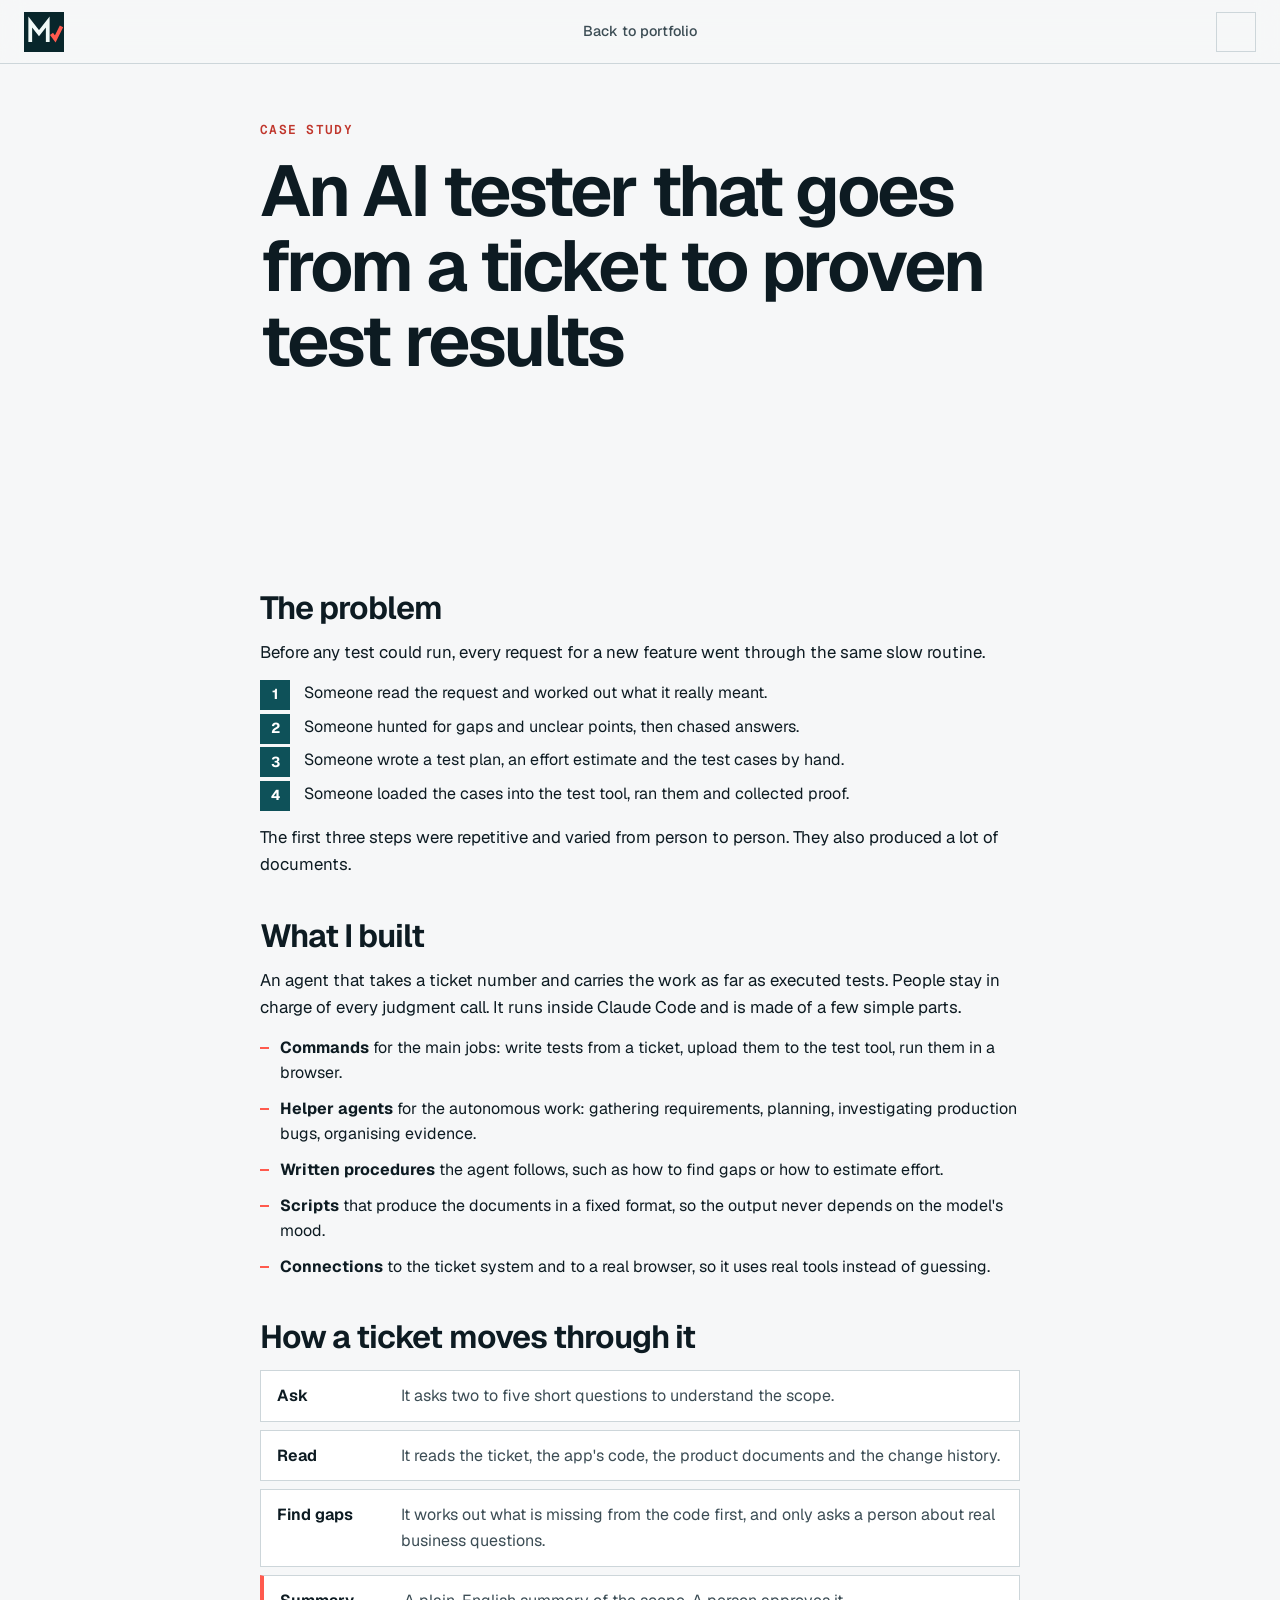
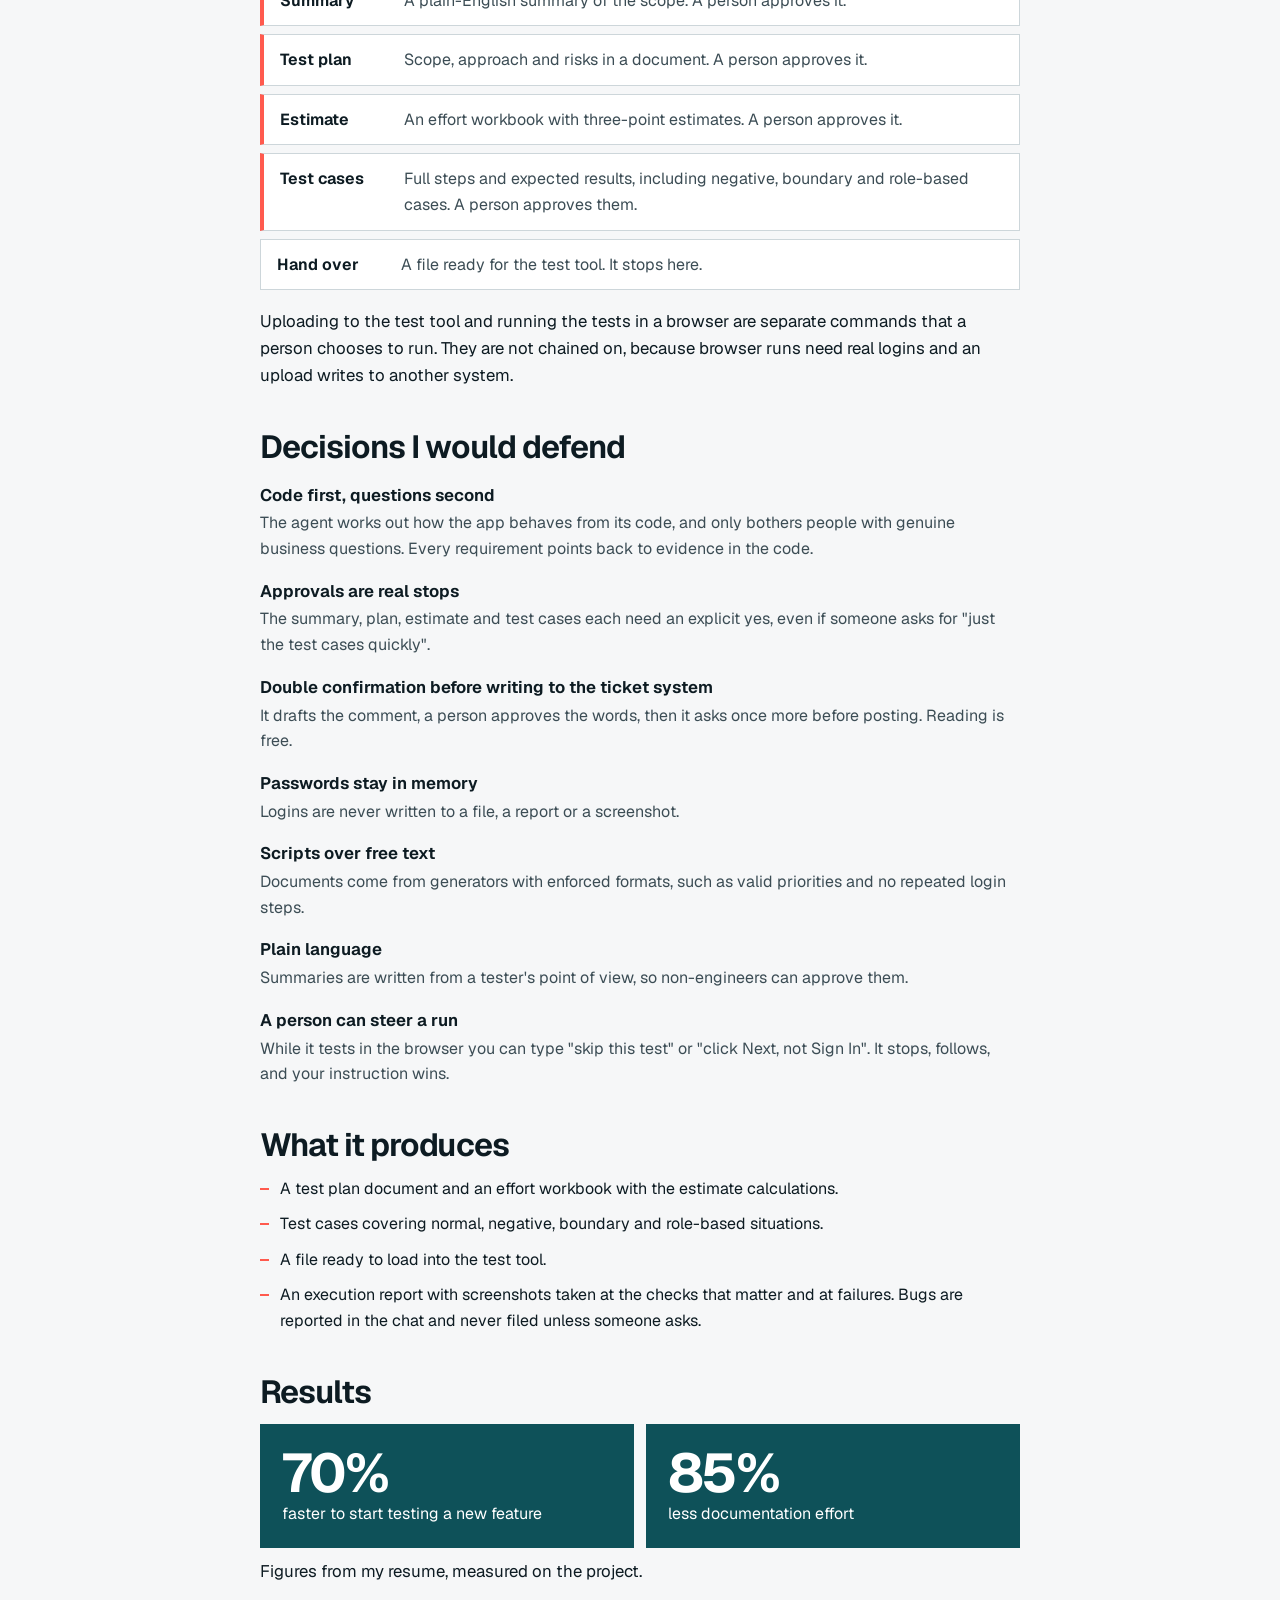
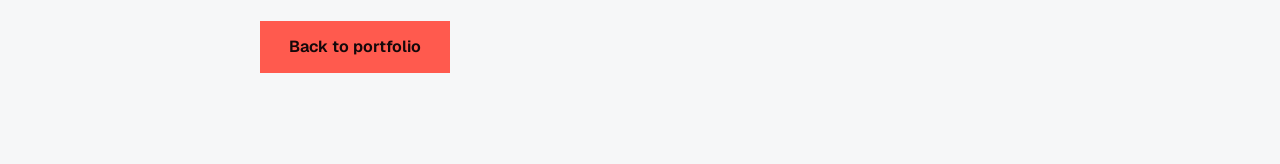
==== case-study.html @ 23700c40 "Rebuild: animated layout, Switch screens, certificates, badge, palettes, page check" ====
<!doctype html>
<html lang="en" data-theme="light" data-palette="teal">
<head>
<meta charset="utf-8">
<meta name="viewport" content="width=device-width, initial-scale=1">
<title>Case study: an AI QA teammate | Mayank Agrawal</title>
<meta name="description" content="How I designed an AI tester that takes a ticket to executed, evidence-backed test cases, with a person approving every stage.">
<link rel="canonical" href="https://mack2281.github.io/case-study.html">
<link rel="icon" href="assets/favicon.svg" type="image/svg+xml">
<link rel="icon" href="assets/icon-32.png" sizes="32x32" type="image/png">
<link rel="apple-touch-icon" href="assets/icon-180.png">
<link rel="preload" href="fonts/geist-latin-wght-normal.woff2" as="font" type="font/woff2" crossorigin>
<link rel="stylesheet" href="styles.css">
<script>(function(){var r=document.documentElement;try{var t=localStorage.getItem("theme"),p=localStorage.getItem("palette");if(t==="light"||t==="dark")r.dataset.theme=t;if(p)r.dataset.palette=p;}catch(e){}r.classList.add("js");})();</script>
</head>
<body>
<a class="skip" href="#story">Skip to content</a>
<header class="nav">
  <a class="mark" href="index.html" aria-label="Mayank Agrawal, home"><img src="assets/favicon.svg" width="40" height="40" alt=""></a>
  <nav class="links" aria-label="Primary">
    <a class="keep" href="index.html">Back to portfolio</a>
  </nav>
  <div class="tools">
    <button class="btn-ghost sq" id="themeBtn" type="button" aria-label="Switch between light and dark theme"><span class="theme-glyph" aria-hidden="true"></span></button>
  </div>
</header>

<main id="story">
  <section class="cs-hero">
    <div class="wrap narrow">
      <p class="eyebrow">Case study</p>
      <h1>An AI tester that goes from a ticket to proven test results</h1>
      <p class="hero-sub">I designed my company's first AI-powered QA agent. It prepares the testing for a new feature and runs it, while a person approves every stage. Testing starts 70% faster and the paperwork shrinks by 85%.</p>
    </div>
  </section>

  <section class="cs">
    <div class="wrap narrow prose">
      <h2>The problem</h2>
      <p>Before any test could run, every request for a new feature went through the same slow routine.</p>
      <ol class="num-list">
        <li>Someone read the request and worked out what it really meant.</li>
        <li>Someone hunted for gaps and unclear points, then chased answers.</li>
        <li>Someone wrote a test plan, an effort estimate and the test cases by hand.</li>
        <li>Someone loaded the cases into the test tool, ran them and collected proof.</li>
      </ol>
      <p>The first three steps were repetitive and varied from person to person. They also produced a lot of documents.</p>

      <h2>What I built</h2>
      <p>An agent that takes a ticket number and carries the work as far as executed tests. People stay in charge of every judgment call. It runs inside Claude Code and is made of a few simple parts.</p>
      <ul class="parts">
        <li><strong>Commands</strong> for the main jobs: write tests from a ticket, upload them to the test tool, run them in a browser.</li>
        <li><strong>Helper agents</strong> for the autonomous work: gathering requirements, planning, investigating production bugs, organising evidence.</li>
        <li><strong>Written procedures</strong> the agent follows, such as how to find gaps or how to estimate effort.</li>
        <li><strong>Scripts</strong> that produce the documents in a fixed format, so the output never depends on the model's mood.</li>
        <li><strong>Connections</strong> to the ticket system and to a real browser, so it uses real tools instead of guessing.</li>
      </ul>

      <h2>How a ticket moves through it</h2>
      <ol class="flow">
        <li><b>Ask</b><span>It asks two to five short questions to understand the scope.</span></li>
        <li><b>Read</b><span>It reads the ticket, the app's code, the product documents and the change history.</span></li>
        <li><b>Find gaps</b><span>It works out what is missing from the code first, and only asks a person about real business questions.</span></li>
        <li class="gate"><b>Summary</b><span>A plain-English summary of the scope. A person approves it.</span></li>
        <li class="gate"><b>Test plan</b><span>Scope, approach and risks in a document. A person approves it.</span></li>
        <li class="gate"><b>Estimate</b><span>An effort workbook with three-point estimates. A person approves it.</span></li>
        <li class="gate"><b>Test cases</b><span>Full steps and expected results, including negative, boundary and role-based cases. A person approves them.</span></li>
        <li><b>Hand over</b><span>A file ready for the test tool. It stops here.</span></li>
      </ol>
      <p>Uploading to the test tool and running the tests in a browser are separate commands that a person chooses to run. They are not chained on, because browser runs need real logins and an upload writes to another system.</p>

      <h2>Decisions I would defend</h2>
      <dl class="decisions">
        <dt>Code first, questions second</dt>
        <dd>The agent works out how the app behaves from its code, and only bothers people with genuine business questions. Every requirement points back to evidence in the code.</dd>
        <dt>Approvals are real stops</dt>
        <dd>The summary, plan, estimate and test cases each need an explicit yes, even if someone asks for "just the test cases quickly".</dd>
        <dt>Double confirmation before writing to the ticket system</dt>
        <dd>It drafts the comment, a person approves the words, then it asks once more before posting. Reading is free.</dd>
        <dt>Passwords stay in memory</dt>
        <dd>Logins are never written to a file, a report or a screenshot.</dd>
        <dt>Scripts over free text</dt>
        <dd>Documents come from generators with enforced formats, such as valid priorities and no repeated login steps.</dd>
        <dt>Plain language</dt>
        <dd>Summaries are written from a tester's point of view, so non-engineers can approve them.</dd>
        <dt>A person can steer a run</dt>
        <dd>While it tests in the browser you can type "skip this test" or "click Next, not Sign In". It stops, follows, and your instruction wins.</dd>
      </dl>

      <h2>What it produces</h2>
      <ul class="parts">
        <li>A test plan document and an effort workbook with the estimate calculations.</li>
        <li>Test cases covering normal, negative, boundary and role-based situations.</li>
        <li>A file ready to load into the test tool.</li>
        <li>An execution report with screenshots taken at the checks that matter and at failures. Bugs are reported in the chat and never filed unless someone asks.</li>
      </ul>

      <h2>Results</h2>
      <div class="cs-stats">
        <div><b>70%</b><span>faster to start testing a new feature</span></div>
        <div><b>85%</b><span>less documentation effort</span></div>
      </div>
      <p class="fine">Figures from my resume, measured on the project.</p>

      <p class="cs-end"><a class="btn" href="index.html#work">Back to portfolio</a></p>
    </div>
  </section>
</main>
<script>
(function(){var b=document.getElementById("themeBtn");b.addEventListener("click",function(){var r=document.documentElement,n=r.dataset.theme==="dark"?"light":"dark";r.dataset.theme=n;try{localStorage.setItem("theme",n);}catch(e){}});})();
</script>
</body>
</html>
---- styles.css ----
@font-face{font-family:"Geist";src:url(fonts/geist-latin-wght-normal.woff2) format("woff2");font-weight:100 900;font-style:normal;font-display:swap}
@font-face{font-family:"Geist";src:url(fonts/geist-latin-wght-italic.woff2) format("woff2");font-weight:100 900;font-style:italic;font-display:swap}
@font-face{font-family:"Geist Mono";src:url(fonts/geist-mono-latin-wght-normal.woff2) format("woff2");font-weight:100 900;font-style:normal;font-display:swap}

/* palettes: brand = big colored surfaces, acc = the single highlight color */
:root,[data-palette="teal"]{--brand-l:#0e5159;--brand-d:#1b7580;--acc-l:#ff5a4e;--acc-d:#ff7467;--at-l:#c0362c;--at-d:#ff8f84}
[data-palette="cobalt"]{--brand-l:#1d3fbf;--brand-d:#3d5cf0;--acc-l:#ffb020;--acc-d:#ffc247;--at-l:#8a5a00;--at-d:#ffc247}
[data-palette="forest"]{--brand-l:#1f5d3b;--brand-d:#27774a;--acc-l:#e9b020;--acc-d:#f2c24a;--at-l:#7a5a00;--at-d:#f2c24a}
[data-palette="ember"]{--brand-l:#2a2623;--brand-d:#4a423c;--acc-l:#ff6a1a;--acc-d:#ff8442;--at-l:#b04600;--at-d:#ff9a63}
[data-palette="rose"]{--brand-l:#1b2a4a;--brand-d:#34508a;--acc-l:#ff4f7b;--acc-d:#ff7798;--at-l:#c01f4f;--at-d:#ff8fab}

:root{
  --bg:#f6f7f8;--bg2:#e9edef;--card:#ffffff;--ink:#0d1b22;--mut:#3c4d55;--line:#cdd6da;--err:#b3261e;
  --brand:var(--brand-l);--on-brand:#ffffff;--acc:var(--acc-l);--acc-ink:#14080a;--acc-text:var(--at-l);
  --shadow:rgba(13,27,34,.28);
  --sans:"Geist",ui-sans-serif,system-ui,sans-serif;--mono:"Geist Mono",ui-monospace,monospace;
  --ease:cubic-bezier(.16,1,.3,1);--nav:64px;--sec:clamp(48px,6vw,88px);
}
:root[data-theme="dark"]{
  --bg:#0a1417;--bg2:#111f24;--card:#0e1a1e;--ink:#eaf3f5;--mut:#aebfc5;--line:#223840;--err:#ff8a7a;
  --brand:var(--brand-d);--acc:var(--acc-d);--acc-text:var(--at-d);--shadow:rgba(0,0,0,.6);
}
*{box-sizing:border-box;margin:0;padding:0}
html{scroll-behavior:smooth;scroll-padding-top:var(--nav);-webkit-text-size-adjust:100%}
body{background:var(--bg);color:var(--ink);font-family:var(--sans);font-size:1rem;line-height:1.6;-webkit-font-smoothing:antialiased;overflow-x:hidden}
img{display:block;max-width:100%;height:auto}
a{color:inherit}
ul,ol{list-style:none}
button,input,select,textarea{font:inherit;color:inherit}
button{cursor:pointer}
:focus-visible{outline:2px solid var(--acc-text);outline-offset:3px}
.skip{position:absolute;left:-999px;top:8px;background:var(--acc);color:var(--acc-ink);padding:8px 14px;z-index:1000}
.skip:focus{left:8px}
.wrap{width:min(1180px,100% - 48px);margin-inline:auto}
section{position:relative;padding:var(--sec) 0}
.h2{font-size:clamp(1.9rem,3.8vw,3rem);line-height:1.08;letter-spacing:-.03em;font-weight:650;max-width:22ch;margin-bottom:22px;text-wrap:balance}
.h2.big{font-size:clamp(2.8rem,8vw,6rem);margin-bottom:16px}
.lede{color:var(--mut);max-width:62ch;font-size:1.1rem;margin-bottom:28px}
.eyebrow{font-family:var(--mono);font-size:.8rem;letter-spacing:.1em;text-transform:uppercase;color:var(--acc-text);margin-bottom:14px;font-weight:600}
.date{font-family:var(--mono);font-size:.82rem;letter-spacing:.06em;text-transform:uppercase;color:var(--acc-text);font-weight:600}

/* progress + boot */
.progress{position:fixed;top:0;left:0;right:0;height:3px;background:var(--acc);transform:scaleX(0);transform-origin:0 50%;z-index:200}
.boot{display:none}
.js .boot{position:fixed;inset:0;z-index:2000;background:var(--brand);color:#fff;display:grid;place-items:center}
.boot-logo path{stroke-linejoin:miter;stroke-dasharray:140;stroke-dashoffset:140}
.boot-logo .bc{stroke-dasharray:50;stroke-dashoffset:50}

/* nav */
.nav{position:fixed;inset:0 0 auto 0;height:var(--nav);z-index:100;display:flex;align-items:center;justify-content:space-between;gap:16px;padding:0 24px;background:color-mix(in srgb,var(--bg) 88%,transparent);backdrop-filter:blur(12px);-webkit-backdrop-filter:blur(12px);border-bottom:1px solid var(--line)}
.mark{display:block;width:40px;height:40px;transition:transform .4s var(--ease)}
.mark:hover{transform:rotate(-8deg) scale(1.06)}
.mark img{width:40px;height:40px}
.links{display:flex;gap:2px}
.links a{font-size:.9rem;font-weight:500;text-decoration:none;color:var(--mut);padding:8px 11px;transition:color .2s,background .2s}
.links a:hover{color:var(--ink);background:var(--bg2)}
.links a.is-on{color:var(--ink);background:var(--bg2);box-shadow:inset 0 -2px 0 var(--acc)}
.tools{display:flex;gap:8px;align-items:center}
.btn-ghost{background:transparent;border:1px solid var(--line);height:40px;padding:0 14px;font-size:.88rem;font-weight:600;transition:border-color .2s,background .2s}
.btn-ghost:hover{border-color:var(--ink)}
.btn-ghost.sq{width:40px;padding:0;display:grid;place-items:center}
.btn-ghost.pass{border-color:var(--ink);box-shadow:inset 0 -3px 0 var(--acc)}
.pal-wrap{position:relative}
.pal-dot{width:18px;height:18px;border-radius:50%;background:conic-gradient(var(--brand) 0 50%,var(--acc) 0)}
.pal-menu{position:absolute;right:0;top:48px;width:230px;background:var(--card);border:1px solid var(--ink);padding:14px;box-shadow:0 20px 40px -16px var(--shadow)}
.pal-menu[hidden]{display:none}
.pal-menu p{font-size:.8rem;font-weight:650;margin-bottom:8px}
.pal-grid{display:flex;gap:8px;margin-bottom:12px}
.pal-grid button{width:34px;height:34px;border-radius:50%;border:2px solid var(--card);outline:1px solid var(--line);background:conic-gradient(var(--a) 0 50%,var(--b) 0);transition:transform .2s var(--ease)}
.pal-grid button:hover{transform:scale(1.12)}
.pal-grid button[aria-pressed="true"]{outline:2px solid var(--ink)}
.theme-row{width:100%;border:1px solid var(--line);background:transparent;padding:8px;font-weight:600;font-size:.85rem}
.theme-row:hover{border-color:var(--ink)}

/* buttons */
.btn,.btn-line{display:inline-flex;align-items:center;justify-content:center;white-space:nowrap;height:52px;padding:0 28px;font-weight:650;font-size:1rem;text-decoration:none;border:1px solid transparent;transition:transform .2s var(--ease),background .2s,color .2s}
.btn{background:var(--acc);color:var(--acc-ink)}
.btn:hover{background:var(--ink);color:var(--bg)}
.btn-line{border-color:var(--ink);color:var(--ink);background:transparent}
.btn-line:hover{background:var(--ink);color:var(--bg)}
.btn:active,.btn-line:active{transform:scale(.97)}

/* hero */
.hero{padding:calc(var(--nav) + clamp(28px,5vw,64px)) 0 var(--sec);min-height:min(100dvh,800px);display:flex;align-items:center;overflow:hidden}
#grid{position:absolute;inset:0;width:100%;height:100%;z-index:0}
.hero:after{content:"";position:absolute;inset:auto 0 0 0;height:28%;background:linear-gradient(transparent,var(--bg));z-index:1;pointer-events:none}
.hero-grid{position:relative;z-index:2;display:grid;grid-template-columns:minmax(0,1.3fr) minmax(0,.7fr);gap:clamp(24px,5vw,72px);align-items:center}
h1{font-size:clamp(2.4rem,5.6vw,4.8rem);line-height:1.04;letter-spacing:-.04em;font-weight:650;margin-bottom:20px}
.ln{display:block;overflow:hidden;padding-bottom:.14em;margin-bottom:-.14em}
.ln-in{display:block}
h1 em{font-style:italic;color:var(--acc-text);padding-right:.05em}
.hero-sub{max-width:52ch;font-size:clamp(1.05rem,1.5vw,1.25rem);color:var(--mut);margin-bottom:28px}
.hero-cta{display:flex;gap:12px;flex-wrap:wrap}
.js .ln-in{transform:translateY(112%)}
.js .hero-copy .eyebrow,.js .hero-sub,.js .hero-cta{opacity:0;transform:translateY(16px)}
.js .portrait{opacity:0;transform:translateY(28px) scale(.96)}
.portrait{position:relative;justify-self:end;width:min(100%,420px)}
.portrait .frame{position:relative;overflow:hidden;background:#efe3e5;box-shadow:14px 14px 0 var(--brand)}
.portrait img{width:100%;aspect-ratio:513/486;object-fit:cover;transition:transform .9s var(--ease)}
.portrait:hover img{transform:scale(1.04)}
.sticker{position:absolute;left:-26px;bottom:-22px;width:104px;height:104px;border-radius:50%;background:var(--acc);color:var(--acc-ink);display:grid;place-content:center;text-align:center;font-size:.72rem;font-weight:650;line-height:1.15;transform:rotate(-12deg);animation:bob 5s ease-in-out infinite}
.sticker b{font-size:1.9rem;letter-spacing:-.04em;line-height:1}
@keyframes bob{50%{transform:rotate(-6deg) translateY(-6px)}}

/* ticker (the one marquee) */
.ticker{padding:0;overflow:hidden;border-block:1px solid var(--line);background:var(--brand);color:var(--on-brand)}
.track{display:flex;width:max-content;animation:belt 38s linear infinite}
.ticker:hover .track{animation-play-state:paused}
.belt{display:flex;padding:14px 0}
.belt li{font-size:clamp(1.05rem,1.8vw,1.35rem);font-weight:600;letter-spacing:-.02em;white-space:nowrap;padding:0 28px;position:relative}
.belt li:after{content:"";position:absolute;right:-4px;top:50%;width:8px;height:8px;margin-top:-4px;background:var(--acc);transform:rotate(45deg)}
@keyframes belt{to{transform:translateX(-50%)}}

/* statement */
.statement{padding:clamp(56px,9vw,120px) 0 clamp(24px,4vw,48px)}
.state{font-size:clamp(1.9rem,4.8vw,4rem);line-height:1.12;letter-spacing:-.04em;font-weight:650;max-width:24ch}
.js .state .w{opacity:.16}

/* results */
.bento{display:grid;grid-template-columns:repeat(12,minmax(0,1fr));gap:12px}
.cell{padding:clamp(18px,2.4vw,28px);display:flex;flex-direction:column;justify-content:space-between;gap:14px;background:var(--card);border:1px solid var(--line);min-height:170px;transform:perspective(900px) rotateX(var(--rx,0deg)) rotateY(var(--ry,0deg));transition:transform .25s ease-out,box-shadow .3s}
.cell:hover{box-shadow:0 22px 40px -22px var(--shadow)}
.cell .num{font-size:clamp(2.8rem,5.6vw,4.8rem);font-weight:650;letter-spacing:-.05em;line-height:.95;font-variant-numeric:tabular-nums}
.cell .unit{font-size:.55em;margin-left:.04em}
.cell .arrow{font-size:.3em;font-family:var(--mono);letter-spacing:.06em;text-transform:uppercase;margin:0 .6em;vertical-align:middle}
.cell .cap{font-size:1.02rem;line-height:1.4;max-width:30ch;font-weight:550}
.cell .note{font-size:.95rem;max-width:42ch}
.cell.big{grid-column:1/8;min-height:260px}
.cell.tall{grid-column:8/13;grid-row:1/3}
.cell.wide{grid-column:1/8}
.cell:nth-child(4){grid-column:1/6}
.cell:nth-child(5){grid-column:6/9}
.cell:nth-child(6){grid-column:9/13}
.brand{background:var(--brand);color:var(--on-brand);border-color:var(--brand)}
.coral{background:var(--acc);color:var(--acc-ink);border-color:var(--acc)}
.tint{background:var(--bg2)}

/* what I do */
.exp-list{display:grid;grid-template-columns:repeat(2,minmax(0,1fr));gap:26px 48px}
.exp-list li{padding-top:16px;border-top:2px solid var(--ink);transition:border-color .3s}
.exp-list li:hover{border-color:var(--acc)}
.exp-list h3{font-size:1.35rem;letter-spacing:-.025em;line-height:1.2;font-weight:650;margin-bottom:6px}
.exp-list p{color:var(--mut);max-width:50ch}
.exp-list a,.fine a{color:var(--acc-text);text-underline-offset:3px;font-weight:650}

/* AI tester (pinned on wide screens) */
.agent{background:var(--bg2);padding:0}
.agent-pin{min-height:100dvh;display:flex;align-items:center;padding:calc(var(--nav) + 20px) 0 32px}
.agent-grid{display:grid;grid-template-columns:minmax(0,1fr) minmax(0,1fr);gap:clamp(24px,5vw,72px);align-items:center}
.agent .h2{margin-bottom:18px}
.steps{display:grid;gap:4px;margin-bottom:18px}
.step{padding:12px 16px;border:1px solid transparent;position:relative;opacity:.45;transition:opacity .4s,background .3s,border-color .3s;cursor:pointer}
.step:before{content:"";position:absolute;left:0;top:0;bottom:0;width:4px;background:var(--acc);transform:scaleY(0);transform-origin:top;transition:transform .5s var(--ease)}
.step.is-on{opacity:1;background:var(--card);border-color:var(--line)}
.step.is-on:before{transform:scaleY(1)}
.step h3{font-size:1.1rem;letter-spacing:-.015em;font-weight:650}
.step p{color:var(--mut);font-size:.96rem;max-width:48ch;max-height:0;opacity:0;overflow:hidden;transition:max-height .5s var(--ease),opacity .4s}
.step.is-on p{max-height:90px;opacity:1}
.fine{font-size:1rem}
.diagram{width:100%;max-width:520px;justify-self:center}
.diagram svg{width:100%;height:auto;overflow:visible}
.wire{stroke:var(--mut);stroke-width:2;stroke-dasharray:6 6;fill:none;opacity:.5;transition:all .3s}
.wire.on{stroke:var(--acc-text);stroke-dasharray:none;opacity:1}
.node rect{fill:var(--card);stroke:var(--ink);stroke-width:1.5;transition:fill .35s,stroke .35s}
.node text{fill:var(--ink);font:600 15px var(--sans);transition:fill .35s}
.node text.sub{font:500 11px var(--mono);fill:var(--mut)}
.node.on rect{fill:var(--brand);stroke:var(--brand)}
.node.on text,.node.on text.sub{fill:var(--on-brand)}
.node.core rect{stroke-width:2.5}
.pulse{fill:var(--acc)}

/* Switch showcase */
.show{display:grid;grid-template-columns:minmax(0,.8fr) minmax(0,1.5fr);gap:clamp(20px,4vw,56px);align-items:start}
.show-tabs{display:grid;gap:4px;grid-column:1;grid-row:1}
.show-tabs button{width:100%;text-align:left;background:transparent;border:1px solid transparent;border-left:3px solid var(--line);padding:9px 14px;font-weight:600;color:var(--mut);transition:all .25s}
.show-tabs button:hover{color:var(--ink);background:var(--bg2)}
.show-tabs button[aria-selected="true"]{color:var(--ink);background:var(--card);border-color:var(--line);border-left-color:var(--acc)}
.devices{grid-column:2;grid-row:1/3;position:relative;padding:0 0 0 0;min-height:clamp(380px,46vw,560px)}
.browser{position:absolute;left:0;top:0;width:82%;background:var(--card);border:1px solid var(--ink);box-shadow:0 30px 60px -30px var(--shadow);overflow:hidden}
.browser .bar{display:flex;align-items:center;gap:6px;padding:9px 12px;background:var(--bg2);border-bottom:1px solid var(--line)}
.browser .bar i{width:9px;height:9px;border-radius:50%;background:var(--mut);opacity:.5}
.browser .bar span{margin-left:10px;font-family:var(--mono);font-size:.72rem;color:var(--mut)}
.bw{position:relative;height:clamp(250px,30vw,380px);overflow:hidden;background:var(--bg2)}
.bw-track{position:absolute;left:0;top:0;height:100%;display:flex;gap:14px;padding:16px 0;transition:transform .9s var(--ease)}
.bw-track img{height:100%;width:auto;aspect-ratio:821/1915;object-fit:cover;object-position:top;opacity:.45;transform:scale(.9);transition:opacity .6s,transform .8s var(--ease);box-shadow:0 8px 24px -12px var(--shadow)}
.bw-track img.on{opacity:1;transform:scale(1)}
.phone{position:absolute;right:0;bottom:0;width:min(34%,230px);aspect-ratio:9/18.6;background:var(--ink);padding:7px;border-radius:30px;box-shadow:0 34px 60px -24px var(--shadow)}
.notch{position:absolute;top:12px;left:50%;width:28%;height:6px;margin-left:-14%;background:var(--ink);border-radius:4px;z-index:3;opacity:.0}
.screen{position:relative;width:100%;height:100%;border-radius:24px;overflow:hidden;background:var(--bg2)}
.screen img{position:absolute;inset:0;width:100%;height:100%;object-fit:cover;object-position:top;opacity:0;transform:translateX(24px);transition:opacity .6s,transform .8s var(--ease)}
.screen img.on{opacity:1;transform:none}
.show-cap{grid-column:1;grid-row:2;padding-top:6px}
.cap-t{font-size:1.25rem;font-weight:650;letter-spacing:-.02em}
.cap-d{color:var(--mut);margin:4px 0 12px}
.cap-n{font-size:.92rem;color:var(--mut);border-top:1px solid var(--line);padding-top:10px}
.cap-n a{color:var(--acc-text);font-weight:650;text-underline-offset:3px}

/* work */
.work-grid{display:grid;grid-template-columns:repeat(12,minmax(0,1fr));gap:12px}
.proj{display:flex;text-decoration:none;min-height:240px;border:1px solid var(--line);background:var(--card);transform:perspective(900px) rotateX(var(--rx,0deg)) rotateY(var(--ry,0deg));transition:transform .25s ease-out,box-shadow .3s}
.proj:hover{box-shadow:0 24px 44px -24px var(--shadow)}
.proj-body{padding:clamp(18px,2.6vw,28px);display:flex;flex-direction:column;gap:10px;flex:1;justify-content:flex-end}
.proj h3{font-size:clamp(1.35rem,2.2vw,1.8rem);letter-spacing:-.03em;font-weight:650;line-height:1.12}
.proj p{color:var(--mut);max-width:46ch;font-size:.98rem}
.go{font-weight:650;font-size:.95rem;margin-top:4px;align-self:flex-start;border-bottom:2px solid var(--acc);padding-bottom:2px;transition:padding-right .3s var(--ease)}
.proj:hover .go{padding-right:14px}
.proj.one{grid-column:1/8;background:var(--brand);color:var(--on-brand);border-color:var(--brand)}
.proj.one p{color:var(--on-brand);opacity:.9}
.proj.two{grid-column:8/13;background:var(--acc);color:var(--acc-ink);border-color:var(--acc)}
.proj.two p{color:var(--acc-ink)}.proj.two .go{border-color:var(--acc-ink)}
.proj.three{grid-column:1/6}
.proj.four{grid-column:6/13;background:var(--bg2)}

/* experience */
.log{display:grid;gap:clamp(28px,4vw,44px)}
.entry{display:grid;grid-template-columns:minmax(0,3fr) minmax(0,9fr);gap:clamp(16px,4vw,48px);padding-top:18px;border-top:2px solid var(--ink)}
.when{align-self:start;position:sticky;top:calc(var(--nav) + 20px)}
.where{color:var(--mut);margin-top:4px}
.what h3{font-size:clamp(1.3rem,2.4vw,1.9rem);letter-spacing:-.03em;font-weight:650;line-height:1.15;margin-bottom:12px}
.what li{position:relative;padding-left:20px;margin-bottom:8px;max-width:64ch}
.what li:before{content:"";position:absolute;left:0;top:.75em;width:9px;height:2px;background:var(--acc)}

/* skills */
.skills{background:var(--bg2)}
.skill-grid{display:grid;grid-template-columns:repeat(12,minmax(0,1fr));gap:12px}
.sg{padding:clamp(18px,2.6vw,28px);background:var(--card);border:1px solid var(--line);display:flex;flex-direction:column;gap:16px}
.sg h3{font-family:var(--mono);font-size:.78rem;letter-spacing:.1em;text-transform:uppercase;font-weight:650;color:var(--mut)}
.sg.auto{grid-column:1/8;background:var(--brand);border-color:var(--brand)}
.sg.auto h3{color:var(--on-brand);opacity:.8}
.sg.ai{grid-column:8/13}
.sg.types{grid-column:1/6}
.sg.tools{grid-column:6/10}
.sg.method{grid-column:10/13}
.chips{display:flex;flex-wrap:wrap;gap:8px}
.chip{display:inline-flex;align-items:center;gap:8px;padding:7px 14px;border:1px solid var(--line);font-weight:550;font-size:.95rem;background:var(--bg);transition:transform .25s var(--ease),background .2s,color .2s,border-color .2s}
.chip:hover{transform:translateY(-3px);border-color:var(--ink)}
.chip.key{background:var(--ink);color:var(--bg);border-color:var(--ink);font-weight:650;font-size:1.05rem;padding:10px 18px}
.chip.key:hover{background:var(--acc);color:var(--acc-ink);border-color:var(--acc)}
.sg.auto .chip:not(.key){background:transparent;color:var(--on-brand);border-color:color-mix(in srgb,var(--on-brand) 45%,transparent)}
.logo{width:18px;height:18px;background:currentColor;-webkit-mask:var(--i) center/contain no-repeat;mask:var(--i) center/contain no-repeat;flex:none}
.js .chips .chip{opacity:0;transform:translateY(10px) scale(.96)}

/* certificates */
.creds-grid{display:grid;grid-template-columns:minmax(0,.85fr) minmax(0,1.15fr);gap:clamp(24px,5vw,72px);align-items:center}
.verify{display:grid;gap:6px;margin-bottom:18px}
.verify a{font-weight:600;text-underline-offset:3px;text-decoration-color:var(--line);transition:color .2s,text-decoration-color .2s}
.verify a:hover{color:var(--acc-text);text-decoration-color:var(--acc-text)}
.award{max-width:46ch;padding-top:14px;border-top:1px solid var(--line)}
.award strong{color:var(--acc-text)}
.deck{position:relative;aspect-ratio:4/3.2;width:100%}
.card{position:absolute;left:50%;top:50%;width:62%;aspect-ratio:744/566;padding:0;border:0;background:none;transform-origin:50% 100%;transform:translate(var(--x),var(--y)) rotate(var(--r));transition:filter .3s}
.card img{width:100%;height:100%;object-fit:cover;box-shadow:0 30px 60px -24px var(--shadow)}
.card:hover{filter:brightness(1.05);z-index:6}
.c1{--r:-6deg;--x:-58%;--y:-48%;z-index:1}
.c2{--r:1deg;--x:-50%;--y:-52%;z-index:2}
.c3{--r:6deg;--x:-42%;--y:-56%;z-index:3}
.badge{position:absolute;right:0;bottom:-4%;width:30%;z-index:5;animation:bob2 6s ease-in-out infinite}
.badge img{width:100%}
@keyframes bob2{50%{transform:translateY(-8px) rotate(4deg)}}

/* contact */
.contact{padding-bottom:0;background:var(--bg2)}
.contact-grid{display:grid;grid-template-columns:minmax(0,1.1fr) minmax(0,.9fr);gap:clamp(28px,6vw,88px);align-items:start}
.ext{margin-top:20px;display:grid;gap:6px}
.ext a{font-size:1.1rem;font-weight:550;text-underline-offset:4px}
.ext a:hover{color:var(--acc-text)}
.report{display:grid;gap:8px;background:var(--card);border:1px solid var(--line);padding:clamp(18px,3vw,32px)}
.report label{font-size:.9rem;font-weight:650;margin-top:8px}
.report input,.report select,.report textarea{background:var(--bg);border:1px solid var(--mut);padding:12px 14px;width:100%;border-radius:0}
.report input:focus,.report select:focus,.report textarea:focus{outline:2px solid var(--acc-text);outline-offset:1px;border-color:var(--acc-text)}
.report textarea{resize:vertical;min-height:120px}
.report .btn{margin-top:16px;justify-self:start}
.err{color:var(--err);font-size:.9rem;font-weight:550}
.ok{color:var(--acc-text);font-size:.95rem;margin-top:6px;font-weight:550}
.foot{display:flex;justify-content:space-between;gap:16px;flex-wrap:wrap;padding:36px 0 26px;margin-top:var(--sec);border-top:1px solid var(--line);color:var(--mut);font-size:.92rem}

/* dialogs */
dialog{border:0;background:var(--bg);color:var(--ink);padding:18px;width:min(1000px,94vw);max-height:94dvh;margin:auto;overflow:auto}
dialog::backdrop{background:rgba(5,12,16,.72)}
dialog img{width:100%;height:auto}
dialog p#lbCap{padding-top:10px;font-weight:600}
.close{display:block;margin-left:auto;margin-bottom:12px;background:var(--acc);color:var(--acc-ink);border:0;height:40px;padding:0 20px;font-weight:650}
#qaDlg{width:min(660px,94vw)}
.qa-h{font-size:1.6rem;letter-spacing:-.03em;margin-bottom:4px}
.qa-sub{font-weight:650;color:var(--acc-text);margin-bottom:14px}
.qa-list{border:1px solid var(--line)}
.qa-list li{display:grid;grid-template-columns:56px minmax(0,1fr);gap:12px;padding:10px 14px;font-size:.95rem}
.qa-list li+li{border-top:1px solid var(--line)}
.qa-list b{font-family:var(--mono);font-size:.78rem;letter-spacing:.06em;text-transform:uppercase;color:var(--acc-text)}
.qa-list li.fail b{color:var(--err)}
.qa-list span{color:var(--mut);display:block;font-size:.88rem}
.qa-note{margin-top:14px;color:var(--mut);font-size:.9rem}

/* reveals */
.js .reveal{opacity:0;transform:translateY(22px);transition:opacity .7s var(--ease),transform .7s var(--ease)}
.js .reveal.in,.qa-run .reveal{opacity:1;transform:none}

/* case study page */
.narrow{width:min(760px,100% - 48px)}
.cs-hero{padding:calc(var(--nav) + clamp(28px,6vw,56px)) 0 16px}
.cs{padding-top:16px}
.prose h2{font-size:clamp(1.5rem,2.6vw,2rem);letter-spacing:-.03em;line-height:1.15;font-weight:650;margin:40px 0 12px;max-width:none}
.prose p{margin-bottom:14px;font-size:1.05rem}
.num-list{counter-reset:n;display:grid;gap:8px;margin:12px 0 18px}
.num-list li{counter-increment:n;padding-left:44px;position:relative}
.num-list li:before{content:counter(n);position:absolute;left:0;top:0;width:30px;height:30px;display:grid;place-items:center;background:var(--brand);color:var(--on-brand);font-weight:700;font-size:.9rem}
.parts{display:grid;gap:10px;margin:12px 0 18px}
.parts li{position:relative;padding-left:20px}
.parts li:before{content:"";position:absolute;left:0;top:.75em;width:9px;height:2px;background:var(--acc)}
.flow{display:grid;gap:8px;margin:14px 0 18px}
.flow li{display:grid;grid-template-columns:110px minmax(0,1fr);gap:14px;padding:12px 16px;background:var(--card);border:1px solid var(--line)}
.flow li.gate{border-left:4px solid var(--acc)}
.flow b{font-weight:650}.flow span{color:var(--mut)}
.decisions dt{font-weight:650;font-size:1.05rem;margin-top:16px}
.decisions dd{color:var(--mut);margin-top:2px}
.cs-stats{display:grid;grid-template-columns:repeat(2,minmax(0,1fr));gap:12px;margin:14px 0 10px}
.cs-stats div{background:var(--brand);color:var(--on-brand);padding:22px}
.cs-stats b{display:block;font-size:3.4rem;letter-spacing:-.05em;line-height:1}
.cs-end{margin-top:36px}

/* responsive */
@media (max-width:1100px){.links a{padding:8px 8px}}
@media (max-width:1000px){
  .hero-grid,.agent-grid,.contact-grid,.creds-grid{grid-template-columns:1fr}
  .portrait{justify-self:start;width:min(70%,320px)}
  .diagram{max-width:420px}
  .show{grid-template-columns:1fr}
  .show-tabs{grid-column:1;grid-row:auto;grid-template-columns:repeat(auto-fit,minmax(150px,1fr))}
  .devices{grid-column:1;grid-row:auto}
  .show-cap{grid-column:1;grid-row:auto}
}
@media (max-width:860px){
  .nav{flex-wrap:wrap;height:auto;padding:8px 16px 0;--nav:104px}
  .links{order:3;width:100%;overflow-x:auto;gap:4px;padding-bottom:6px;scrollbar-width:none}
  .links a{white-space:nowrap}
  .links a:not(.keep){display:none}
  .hero{align-items:flex-start}
  .bento,.work-grid,.skill-grid{grid-template-columns:1fr}
  .cell,.cell.big,.cell.tall,.cell.wide,.cell:nth-child(4),.cell:nth-child(5),.cell:nth-child(6),.proj.one,.proj.two,.proj.three,.proj.four,.sg.auto,.sg.ai,.sg.types,.sg.tools,.sg.method{grid-column:1;grid-row:auto}
  .exp-list{grid-template-columns:1fr}
  .entry{grid-template-columns:1fr}
  .when{position:static}
  .agent{padding:var(--sec) 0}.agent-pin{min-height:0;padding:0}
  .btn,.btn-line{width:100%}
  .hero-cta{flex-direction:column}
  .report .btn{justify-self:stretch}
  .sticker{left:auto;right:-8px;bottom:-14px;width:84px;height:84px}
  .browser{width:100%;position:relative}
  .devices{min-height:0;padding-bottom:0}
  .phone{display:none}
  .flow li{grid-template-columns:1fr;gap:2px}.cs-stats{grid-template-columns:1fr}
}
@media (prefers-reduced-motion:reduce){
  html{scroll-behavior:auto}
  .track{animation:none}.ticker{overflow-x:auto}
  .sticker,.badge{animation:none}
  .js .ln-in,.js .hero-copy .eyebrow,.js .hero-sub,.js .hero-cta,.js .portrait,.js .reveal,.js .chips .chip{opacity:1;transform:none}
  .js .state .w{opacity:1}
  .js .boot{display:none}
  *{transition-duration:.01ms!important}
}
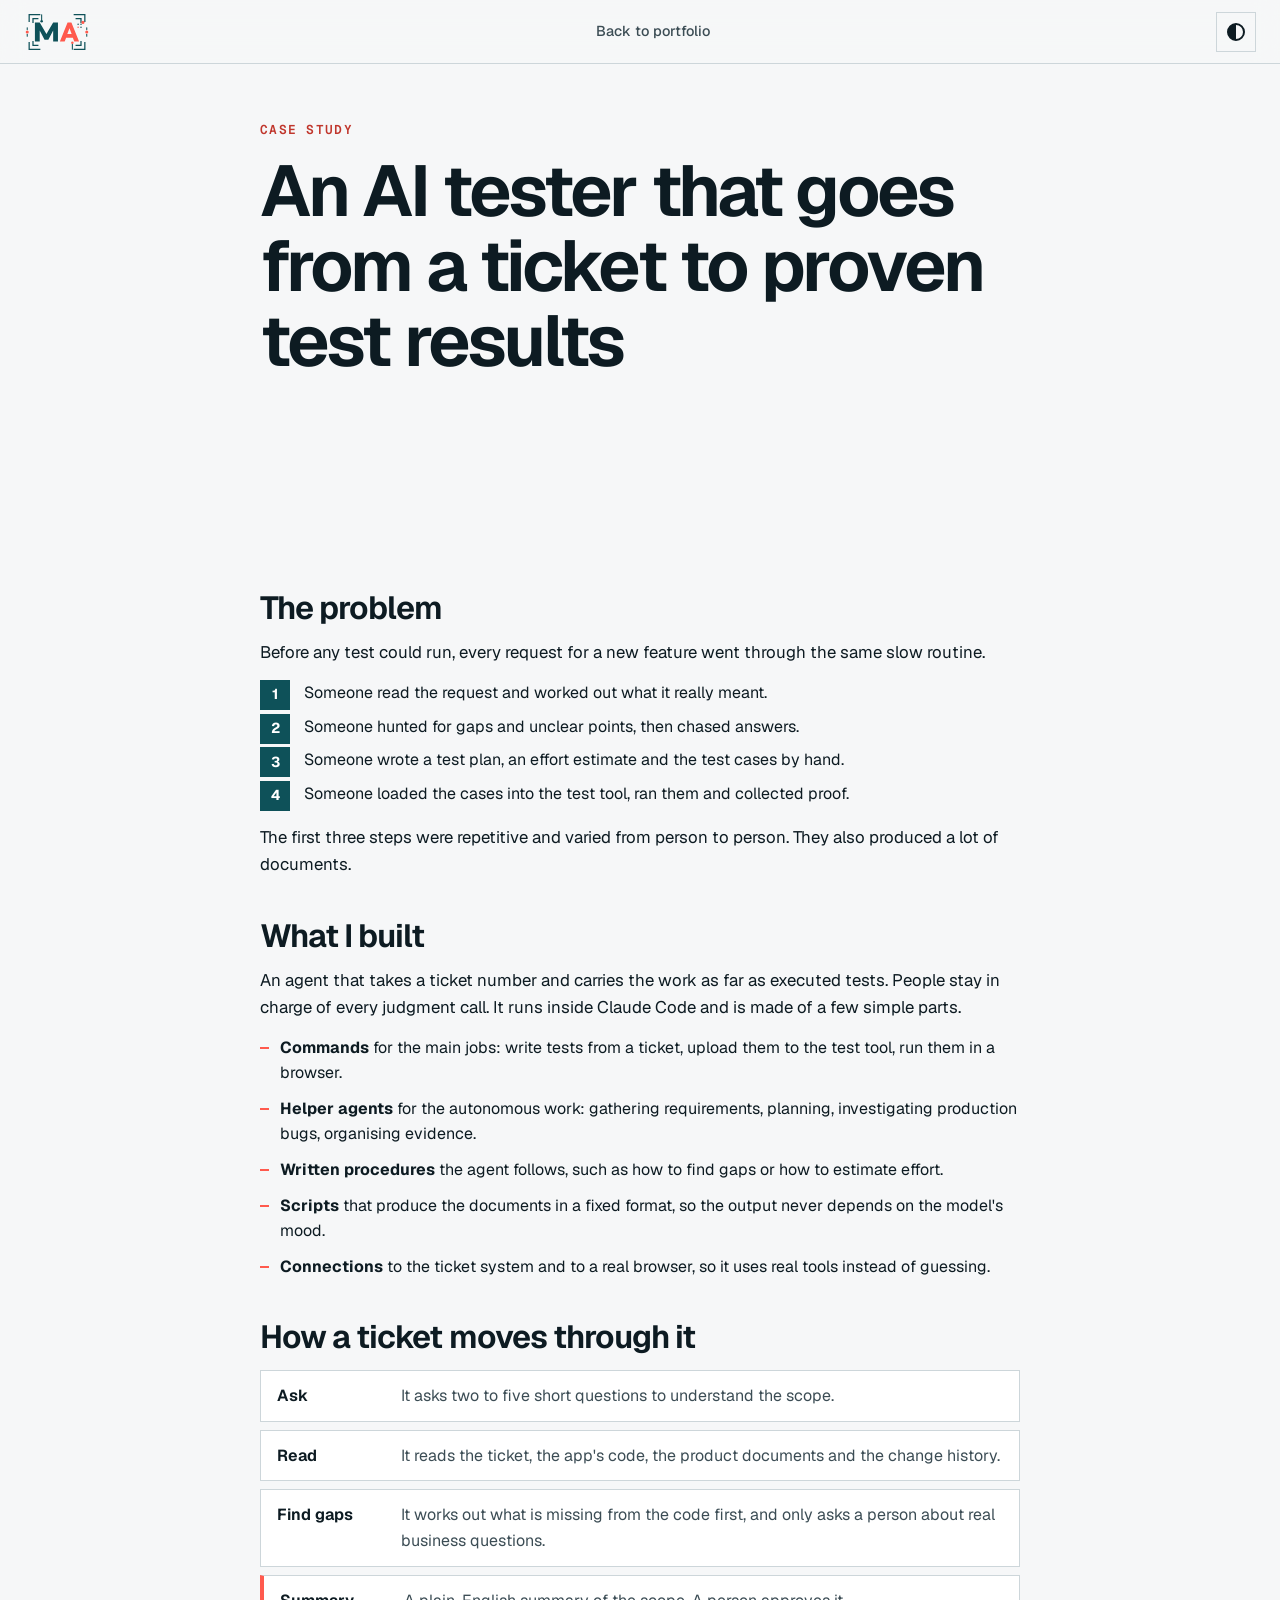
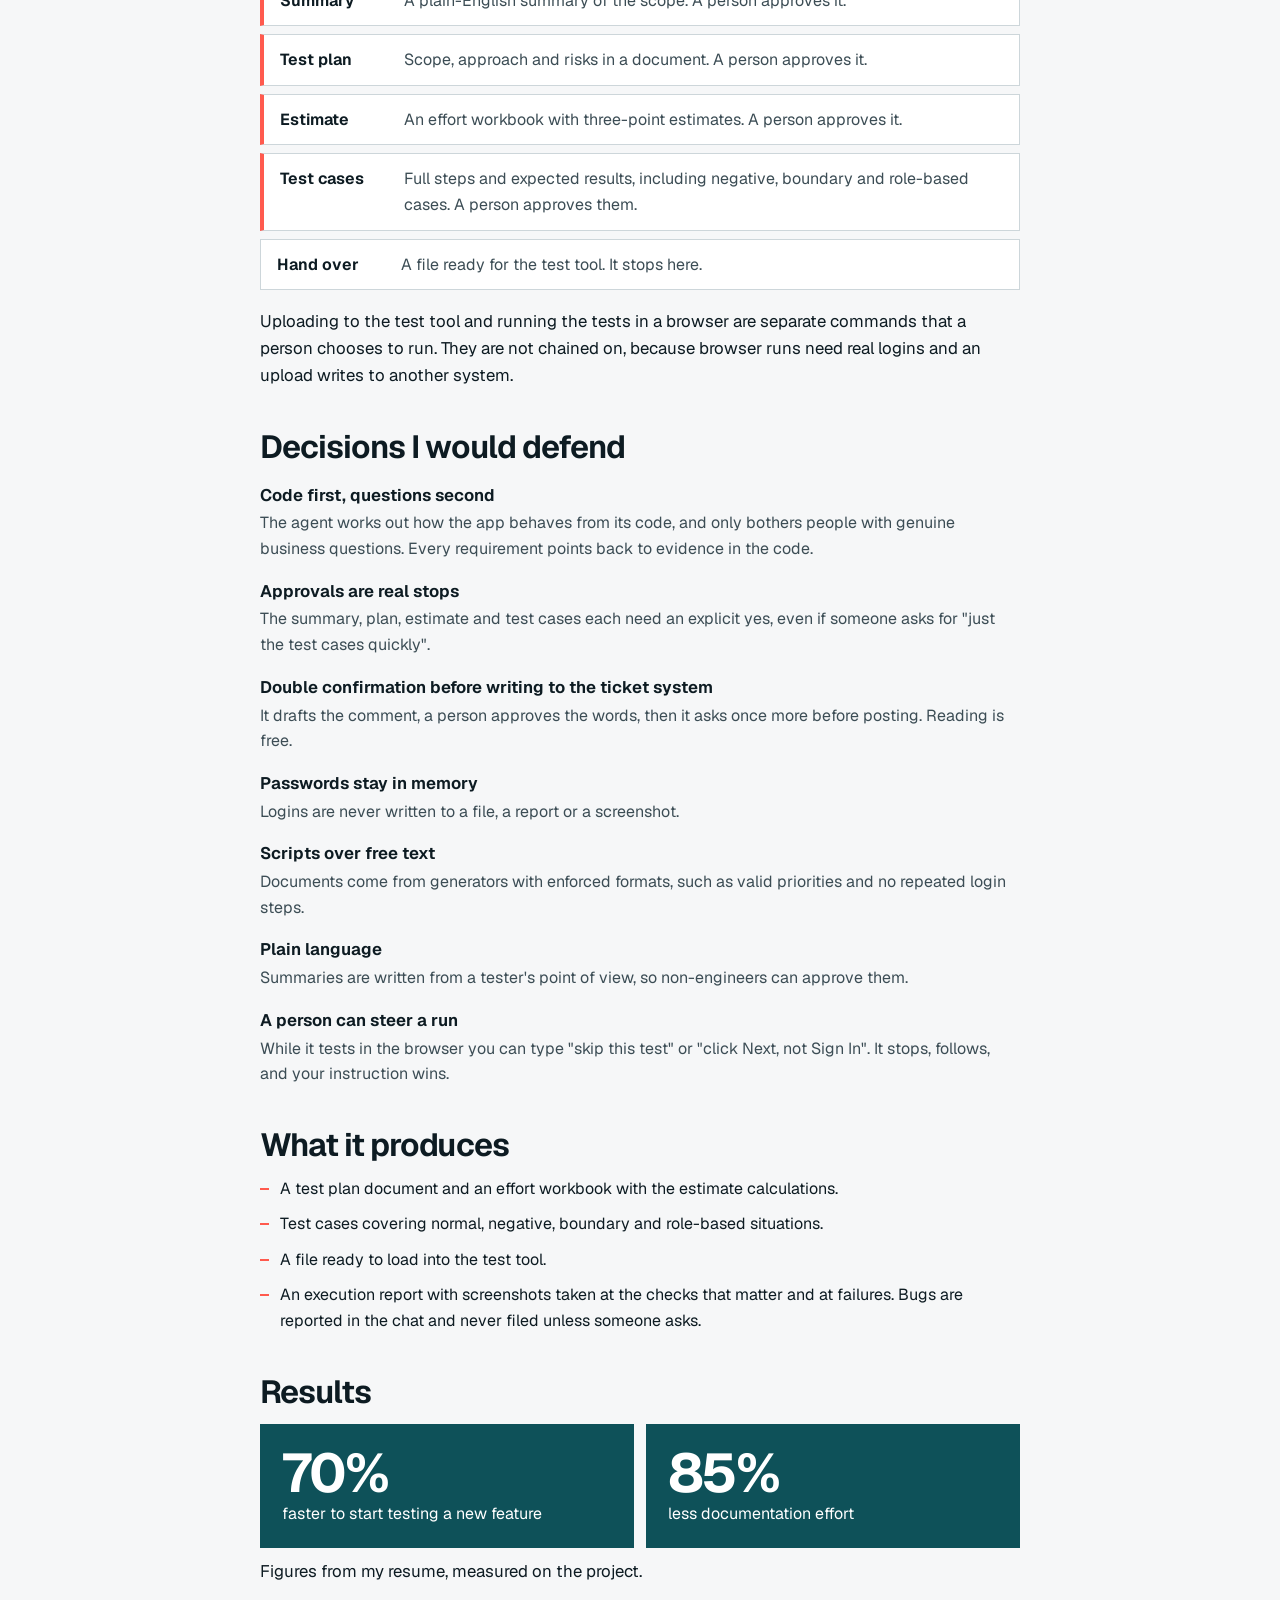
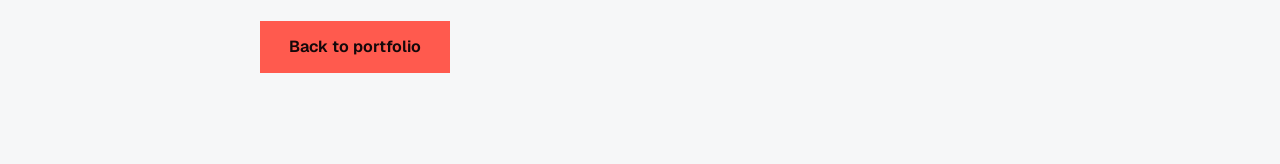
==== commit d5ed38af: "New MA logo with viewfinder frame, logo-to-nav intro, Live QA report band" ====
--- a/case-study.html
+++ b/case-study.html
@@ -14,9 +14,10 @@
 <script>(function(){var r=document.documentElement;try{var t=localStorage.getItem("theme"),p=localStorage.getItem("palette");if(t==="light"||t==="dark")r.dataset.theme=t;if(p)r.dataset.palette=p;}catch(e){}r.classList.add("js");})();</script>
 </head>
 <body>
+<svg width="0" height="0" style="position:absolute" aria-hidden="true" focusable="false"><symbol id="logo" viewBox="0 0 136 100"><path class="lg-br" pathLength="1" d="M10 28V14H32" fill="none" stroke="var(--lg-l)" stroke-width="2.600" stroke-linecap="square"/><path class="lg-br" pathLength="1" d="M126 28V14H104" fill="none" stroke="var(--lg-l)" stroke-width="2.600" stroke-linecap="square"/><path class="lg-br" pathLength="1" d="M10 72V86H32" fill="none" stroke="var(--lg-l)" stroke-width="2.600" stroke-linecap="square"/><path class="lg-br" pathLength="1" d="M126 72V86H104" fill="none" stroke="var(--lg-l)" stroke-width="2.600" stroke-linecap="square"/><path class="lg-br" pathLength="1" d="M18 30V22H28" fill="none" stroke="var(--lg-l)" stroke-width="2.600" stroke-linecap="square"/><path class="lg-br" pathLength="1" d="M118 30V22H108" fill="none" stroke="var(--lg-l)" stroke-width="2.600" stroke-linecap="square"/><path class="lg-br" pathLength="1" d="M18 70V78H28" fill="none" stroke="var(--lg-l)" stroke-width="2.600" stroke-linecap="square"/><path class="lg-br" pathLength="1" d="M118 70V78H108" fill="none" stroke="var(--lg-l)" stroke-width="2.600" stroke-linecap="square"/><path class="lg-br" pathLength="1" d="M36 14V25" fill="none" stroke="var(--lg-l)" stroke-width="2.200" stroke-linecap="round"/><path class="lg-br" pathLength="1" d="M100 86V75" fill="none" stroke="var(--lg-l)" stroke-width="2.200" stroke-linecap="round"/><path class="lg-br" pathLength="1" d="M6 41v4" fill="none" stroke="var(--lg-l)" stroke-width="2.200" stroke-linecap="round"/><path class="lg-br" pathLength="1" d="M6 55v4" fill="none" stroke="var(--lg-l)" stroke-width="2.200" stroke-linecap="round"/><path class="lg-br" pathLength="1" d="M130 41v4" fill="none" stroke="var(--lg-l)" stroke-width="2.200" stroke-linecap="round"/><path class="lg-br" pathLength="1" d="M130 55v4" fill="none" stroke="var(--lg-l)" stroke-width="2.200" stroke-linecap="round"/><circle class="lg-d" cx="36" cy="27.5" r="2.6" fill="var(--lg-l)"/><circle class="lg-d" cx="100" cy="72.5" r="2.6" fill="var(--lg-a)"/><circle class="lg-d" cx="6" cy="50" r="3.2" fill="var(--lg-a)"/><circle class="lg-d" cx="130" cy="50" r="3.2" fill="var(--lg-a)"/><circle class="lg-d" cx="122" cy="30" r="3.2" fill="var(--lg-a)"/><circle class="lg-d" cx="112" cy="34" r="1.5" fill="var(--lg-l)"/><circle class="lg-d" cx="118" cy="34" r="1.5" fill="var(--lg-l)"/><circle class="lg-d" cx="112" cy="40" r="1.5" fill="var(--lg-a)"/><circle class="lg-d" cx="118" cy="40" r="1.5" fill="var(--lg-l)"/><path class="lg-m" d="M22 70V30h10l14 24 14-24h10v40H60V47L50 66h-8L32 47v23z" fill="var(--lg-m)"/><path class="lg-a" d="M74 70L90 30h8l16 40h-10l-3-8H87l-3 8zM89.500 54h9L94 42z" fill="var(--lg-a)" fill-rule="evenodd"/></symbol></svg>
 <a class="skip" href="#story">Skip to content</a>
 <header class="nav">
-  <a class="mark" href="index.html" aria-label="Mayank Agrawal, home"><img src="assets/favicon.svg" width="40" height="40" alt=""></a>
+  <a class="mark" href="index.html" aria-label="Mayank Agrawal, home"><svg viewBox="0 0 136 100" aria-hidden="true"><use href="#logo"/></svg></a>
   <nav class="links" aria-label="Primary">
     <a class="keep" href="index.html">Back to portfolio</a>
   </nav>
--- a/styles.css
+++ b/styles.css
@@ -2,23 +2,19 @@
 @font-face{font-family:"Geist";src:url(fonts/geist-latin-wght-italic.woff2) format("woff2");font-weight:100 900;font-style:italic;font-display:swap}
 @font-face{font-family:"Geist Mono";src:url(fonts/geist-mono-latin-wght-normal.woff2) format("woff2");font-weight:100 900;font-style:normal;font-display:swap}
 
-/* palettes: brand = big colored surfaces, acc = the single highlight color */
-:root,[data-palette="teal"]{--brand-l:#0e5159;--brand-d:#1b7580;--acc-l:#ff5a4e;--acc-d:#ff7467;--at-l:#c0362c;--at-d:#ff8f84}
-[data-palette="cobalt"]{--brand-l:#1d3fbf;--brand-d:#3d5cf0;--acc-l:#ffb020;--acc-d:#ffc247;--at-l:#8a5a00;--at-d:#ffc247}
-[data-palette="forest"]{--brand-l:#1f5d3b;--brand-d:#27774a;--acc-l:#e9b020;--acc-d:#f2c24a;--at-l:#7a5a00;--at-d:#f2c24a}
-[data-palette="ember"]{--brand-l:#2a2623;--brand-d:#4a423c;--acc-l:#ff6a1a;--acc-d:#ff8442;--at-l:#b04600;--at-d:#ff9a63}
-[data-palette="rose"]{--brand-l:#1b2a4a;--brand-d:#34508a;--acc-l:#ff4f7b;--acc-d:#ff7798;--at-l:#c01f4f;--at-d:#ff8fab}
+/* colors: brand = big colored surfaces, acc = the single highlight color */
+:root{--brand-l:#0e5159;--brand-d:#1b7580;--acc-l:#ff5a4e;--acc-d:#ff7467;--at-l:#c0362c;--at-d:#ff8f84}
 
 :root{
   --bg:#f6f7f8;--bg2:#e9edef;--card:#ffffff;--ink:#0d1b22;--mut:#3c4d55;--line:#cdd6da;--err:#b3261e;
   --brand:var(--brand-l);--on-brand:#ffffff;--acc:var(--acc-l);--acc-ink:#14080a;--acc-text:var(--at-l);
-  --shadow:rgba(13,27,34,.28);
+  --shadow:rgba(13,27,34,.28);--ok:#157a45;
   --sans:"Geist",ui-sans-serif,system-ui,sans-serif;--mono:"Geist Mono",ui-monospace,monospace;
   --ease:cubic-bezier(.16,1,.3,1);--nav:64px;--sec:clamp(48px,6vw,88px);
 }
 :root[data-theme="dark"]{
   --bg:#0a1417;--bg2:#111f24;--card:#0e1a1e;--ink:#eaf3f5;--mut:#aebfc5;--line:#223840;--err:#ff8a7a;
-  --brand:var(--brand-d);--acc:var(--acc-d);--acc-text:var(--at-d);--shadow:rgba(0,0,0,.6);
+  --brand:var(--brand-d);--acc:var(--acc-d);--acc-text:var(--at-d);--shadow:rgba(0,0,0,.6);--ok:#5fd694;
 }
 *{box-sizing:border-box;margin:0;padding:0}
 html{scroll-behavior:smooth;scroll-padding-top:var(--nav);-webkit-text-size-adjust:100%}
@@ -42,15 +38,18 @@
 /* progress + boot */
 .progress{position:fixed;top:0;left:0;right:0;height:3px;background:var(--acc);transform:scaleX(0);transform-origin:0 50%;z-index:200}
 .boot{display:none}
-.js .boot{position:fixed;inset:0;z-index:2000;background:var(--brand);color:#fff;display:grid;place-items:center}
-.boot-logo path{stroke-linejoin:miter;stroke-dasharray:140;stroke-dashoffset:140}
-.boot-logo .bc{stroke-dasharray:50;stroke-dashoffset:50}
+.js .boot{display:block;position:fixed;inset:0;z-index:2000;background:var(--brand);overflow:hidden}
+.boot-grid{position:absolute;inset:0;display:grid}
+.boot-grid i{display:block;background:var(--brand);will-change:transform,opacity}
+.boot-logo{position:fixed;left:50%;top:50%;width:min(72vw,440px);height:auto;margin:0;z-index:1;overflow:visible;--lg-m:#fff;--lg-a:var(--acc);--lg-l:#fff;transform:translate(-50%,-50%);transform-origin:50% 50%}
+.lg-d{transform-box:fill-box;transform-origin:center}
 
 /* nav */
 .nav{position:fixed;inset:0 0 auto 0;height:var(--nav);z-index:100;display:flex;align-items:center;justify-content:space-between;gap:16px;padding:0 24px;background:color-mix(in srgb,var(--bg) 88%,transparent);backdrop-filter:blur(12px);-webkit-backdrop-filter:blur(12px);border-bottom:1px solid var(--line)}
-.mark{display:block;width:40px;height:40px;transition:transform .4s var(--ease)}
-.mark:hover{transform:rotate(-8deg) scale(1.06)}
-.mark img{width:40px;height:40px}
+.mark{display:block;width:66px;height:48px;--lg-m:var(--brand);--lg-a:var(--acc);--lg-l:var(--brand);transition:transform .4s var(--ease)}
+.mark:hover{transform:scale(1.06)}
+.mark svg{display:block;width:100%;height:100%}
+.js .mark.pending{visibility:hidden}
 .links{display:flex;gap:2px}
 .links a{font-size:.9rem;font-weight:500;text-decoration:none;color:var(--mut);padding:8px 11px;transition:color .2s,background .2s}
 .links a:hover{color:var(--ink);background:var(--bg2)}
@@ -59,18 +58,8 @@
 .btn-ghost{background:transparent;border:1px solid var(--line);height:40px;padding:0 14px;font-size:.88rem;font-weight:600;transition:border-color .2s,background .2s}
 .btn-ghost:hover{border-color:var(--ink)}
 .btn-ghost.sq{width:40px;padding:0;display:grid;place-items:center}
+.theme-glyph{width:18px;height:18px;border-radius:50%;border:2px solid var(--ink);background:linear-gradient(90deg,var(--ink) 50%,transparent 50%)}
 .btn-ghost.pass{border-color:var(--ink);box-shadow:inset 0 -3px 0 var(--acc)}
-.pal-wrap{position:relative}
-.pal-dot{width:18px;height:18px;border-radius:50%;background:conic-gradient(var(--brand) 0 50%,var(--acc) 0)}
-.pal-menu{position:absolute;right:0;top:48px;width:230px;background:var(--card);border:1px solid var(--ink);padding:14px;box-shadow:0 20px 40px -16px var(--shadow)}
-.pal-menu[hidden]{display:none}
-.pal-menu p{font-size:.8rem;font-weight:650;margin-bottom:8px}
-.pal-grid{display:flex;gap:8px;margin-bottom:12px}
-.pal-grid button{width:34px;height:34px;border-radius:50%;border:2px solid var(--card);outline:1px solid var(--line);background:conic-gradient(var(--a) 0 50%,var(--b) 0);transition:transform .2s var(--ease)}
-.pal-grid button:hover{transform:scale(1.12)}
-.pal-grid button[aria-pressed="true"]{outline:2px solid var(--ink)}
-.theme-row{width:100%;border:1px solid var(--line);background:transparent;padding:8px;font-weight:600;font-size:.85rem}
-.theme-row:hover{border-color:var(--ink)}
 
 /* buttons */
 .btn,.btn-line{display:inline-flex;align-items:center;justify-content:center;white-space:nowrap;height:52px;padding:0 28px;font-weight:650;font-size:1rem;text-decoration:none;border:1px solid transparent;transition:transform .2s var(--ease),background .2s,color .2s}
@@ -171,11 +160,7 @@
 
 /* Switch showcase */
 .show{display:grid;grid-template-columns:minmax(0,.8fr) minmax(0,1.5fr);gap:clamp(20px,4vw,56px);align-items:start}
-.show-tabs{display:grid;gap:4px;grid-column:1;grid-row:1}
-.show-tabs button{width:100%;text-align:left;background:transparent;border:1px solid transparent;border-left:3px solid var(--line);padding:9px 14px;font-weight:600;color:var(--mut);transition:all .25s}
-.show-tabs button:hover{color:var(--ink);background:var(--bg2)}
-.show-tabs button[aria-selected="true"]{color:var(--ink);background:var(--card);border-color:var(--line);border-left-color:var(--acc)}
-.devices{grid-column:2;grid-row:1/3;position:relative;padding:0 0 0 0;min-height:clamp(380px,46vw,560px)}
+.devices{position:relative;min-height:clamp(380px,46vw,560px)}
 .browser{position:absolute;left:0;top:0;width:82%;background:var(--card);border:1px solid var(--ink);box-shadow:0 30px 60px -30px var(--shadow);overflow:hidden}
 .browser .bar{display:flex;align-items:center;gap:6px;padding:9px 12px;background:var(--bg2);border-bottom:1px solid var(--line)}
 .browser .bar i{width:9px;height:9px;border-radius:50%;background:var(--mut);opacity:.5}
@@ -189,11 +174,6 @@
 .screen{position:relative;width:100%;height:100%;border-radius:24px;overflow:hidden;background:var(--bg2)}
 .screen img{position:absolute;inset:0;width:100%;height:100%;object-fit:cover;object-position:top;opacity:0;transform:translateX(24px);transition:opacity .6s,transform .8s var(--ease)}
 .screen img.on{opacity:1;transform:none}
-.show-cap{grid-column:1;grid-row:2;padding-top:6px}
-.cap-t{font-size:1.25rem;font-weight:650;letter-spacing:-.02em}
-.cap-d{color:var(--mut);margin:4px 0 12px}
-.cap-n{font-size:.92rem;color:var(--mut);border-top:1px solid var(--line);padding-top:10px}
-.cap-n a{color:var(--acc-text);font-weight:650;text-underline-offset:3px}
 
 /* work */
 .work-grid{display:grid;grid-template-columns:repeat(12,minmax(0,1fr));gap:12px}
@@ -208,6 +188,8 @@
 .proj.one p{color:var(--on-brand);opacity:.9}
 .proj.two{grid-column:8/13;background:var(--acc);color:var(--acc-ink);border-color:var(--acc)}
 .proj.two p{color:var(--acc-ink)}.proj.two .go{border-color:var(--acc-ink)}
+.proj.five{grid-column:1/6}
+.proj.six{grid-column:6/13;background:var(--bg2)}
 .proj.three{grid-column:1/6}
 .proj.four{grid-column:6/13;background:var(--bg2)}
 
@@ -282,14 +264,13 @@
 .close{display:block;margin-left:auto;margin-bottom:12px;background:var(--acc);color:var(--acc-ink);border:0;height:40px;padding:0 20px;font-weight:650}
 #qaDlg{width:min(660px,94vw)}
 .qa-h{font-size:1.6rem;letter-spacing:-.03em;margin-bottom:4px}
-.qa-sub{font-weight:650;color:var(--acc-text);margin-bottom:14px}
+.qa-sub{font-weight:700;color:var(--ok);margin-bottom:14px;font-size:1.1rem}
 .qa-list{border:1px solid var(--line)}
 .qa-list li{display:grid;grid-template-columns:56px minmax(0,1fr);gap:12px;padding:10px 14px;font-size:.95rem}
 .qa-list li+li{border-top:1px solid var(--line)}
-.qa-list b{font-family:var(--mono);font-size:.78rem;letter-spacing:.06em;text-transform:uppercase;color:var(--acc-text)}
+.qa-list b{font-family:var(--mono);font-size:.78rem;letter-spacing:.06em;text-transform:uppercase;color:var(--ok)}
 .qa-list li.fail b{color:var(--err)}
 .qa-list span{color:var(--mut);display:block;font-size:.88rem}
-.qa-note{margin-top:14px;color:var(--mut);font-size:.9rem}
 
 /* reveals */
 .js .reveal{opacity:0;transform:translateY(22px);transition:opacity .7s var(--ease),transform .7s var(--ease)}
@@ -325,9 +306,8 @@
   .portrait{justify-self:start;width:min(70%,320px)}
   .diagram{max-width:420px}
   .show{grid-template-columns:1fr}
-  .show-tabs{grid-column:1;grid-row:auto;grid-template-columns:repeat(auto-fit,minmax(150px,1fr))}
-  .devices{grid-column:1;grid-row:auto}
-  .show-cap{grid-column:1;grid-row:auto}
+  .devices{order:-1}
+  .cap-t,.cap-d,.cap-pts{min-height:0}
 }
 @media (max-width:860px){
   .nav{flex-wrap:wrap;height:auto;padding:8px 16px 0;--nav:104px}
@@ -336,7 +316,7 @@
   .links a:not(.keep){display:none}
   .hero{align-items:flex-start}
   .bento,.work-grid,.skill-grid{grid-template-columns:1fr}
-  .cell,.cell.big,.cell.tall,.cell.wide,.cell:nth-child(4),.cell:nth-child(5),.cell:nth-child(6),.proj.one,.proj.two,.proj.three,.proj.four,.sg.auto,.sg.ai,.sg.types,.sg.tools,.sg.method{grid-column:1;grid-row:auto}
+  .cell,.cell.big,.cell.tall,.cell.wide,.cell:nth-child(4),.cell:nth-child(5),.cell:nth-child(6),.proj.one,.proj.two,.proj.three,.proj.four,.proj.five,.proj.six,.sg.auto,.sg.ai,.sg.types,.sg.tools,.sg.method{grid-column:1;grid-row:auto}
   .exp-list{grid-template-columns:1fr}
   .entry{grid-template-columns:1fr}
   .when{position:static}
@@ -359,3 +339,42 @@
   .js .boot{display:none}
   *{transition-duration:.01ms!important}
 }
+
+/* Switch caption column */
+.show-left{display:flex;flex-direction:column;gap:12px;padding-top:4px}
+.cap-k{font-family:var(--mono);font-size:.78rem;letter-spacing:.1em;text-transform:uppercase;color:var(--acc-text);font-weight:650}
+.cap-t{font-size:clamp(1.5rem,2.6vw,2.1rem);font-weight:650;letter-spacing:-.03em;line-height:1.12;min-height:0}
+.cap-d{color:var(--mut);font-size:1.05rem;min-height:3.3em}
+.cap-pts{display:grid;gap:8px;min-height:4.6em}
+.cap-pts li{position:relative;padding-left:20px;font-weight:550}
+.cap-pts li:before{content:"";position:absolute;left:0;top:.7em;width:9px;height:2px;background:var(--acc)}
+.cap-anim{animation:capin .5s var(--ease)}
+@keyframes capin{from{opacity:0;transform:translateY(8px)}to{opacity:1;transform:none}}
+.show-ctl{display:flex;align-items:center;gap:12px;margin-top:4px}
+.show-ctl button{border:1px solid var(--ink);background:transparent;height:38px;padding:0 14px;font-weight:650;font-size:.88rem;transition:background .2s,color .2s}
+.show-ctl button:hover{background:var(--ink);color:var(--bg)}
+.dots{display:flex;flex-wrap:wrap;gap:5px;flex:1}
+.dots button{width:10px;height:10px;padding:0;border:0;background:var(--line);transition:background .25s,transform .25s var(--ease)}
+.dots button:hover{background:var(--mut)}
+.dots button[aria-current="true"]{background:var(--acc);transform:scale(1.35)}
+.facts-row{display:grid;grid-template-columns:repeat(3,minmax(0,1fr));gap:8px;margin-top:6px}
+.facts-row li{background:var(--bg2);border:1px solid var(--line);padding:10px 12px;font-size:.82rem;color:var(--mut);line-height:1.25}
+.facts-row b{display:block;color:var(--ink);font-size:1.02rem;letter-spacing:-.02em;margin-bottom:2px}
+.cap-n{font-size:.92rem;color:var(--mut);border-top:1px solid var(--line);padding-top:10px}
+.cap-n a{color:var(--acc-text);font-weight:650;text-underline-offset:3px}
+
+/* live QA report band: the reason the page tests itself, impossible to miss */
+.qa-band{background:var(--brand);color:var(--on-brand);padding:clamp(40px,5vw,64px) 0}
+.qa-grid{display:grid;grid-template-columns:minmax(0,1.5fr) minmax(0,.7fr);gap:clamp(24px,5vw,64px);align-items:center}
+.qa-band .h2{color:var(--on-brand);margin-bottom:14px}
+.qa-big{font-size:clamp(1.25rem,2.3vw,1.85rem);line-height:1.35;font-weight:600;letter-spacing:-.02em;max-width:34ch}
+mark{background:var(--acc);color:var(--acc-ink);padding:.04em .3em;font-weight:750;box-decoration-break:clone;-webkit-box-decoration-break:clone}
+.qa-why{margin-top:14px;max-width:52ch;opacity:.92;font-size:1.05rem}
+.qa-card{background:var(--card);color:var(--ink);padding:clamp(18px,2.4vw,28px);display:grid;gap:16px;border:1px solid var(--line)}
+.qa-count{display:flex;align-items:baseline;gap:10px}
+.qa-count b{font-size:clamp(2.6rem,5vw,4rem);letter-spacing:-.05em;line-height:1;font-variant-numeric:tabular-nums}
+.qa-count span{color:var(--mut);font-weight:600;line-height:1.25}
+.qa-card .btn{width:100%}
+.qa-lead{font-size:clamp(1.15rem,2.2vw,1.45rem);font-weight:650;line-height:1.35;letter-spacing:-.01em;padding:18px 20px;background:var(--brand);color:var(--on-brand);border-left:8px solid var(--acc);margin-bottom:10px}
+.qa-lead-why{color:var(--mut);margin-bottom:16px}
+@media (max-width:860px){.qa-grid{grid-template-columns:1fr}.mark{width:56px;height:41px}}
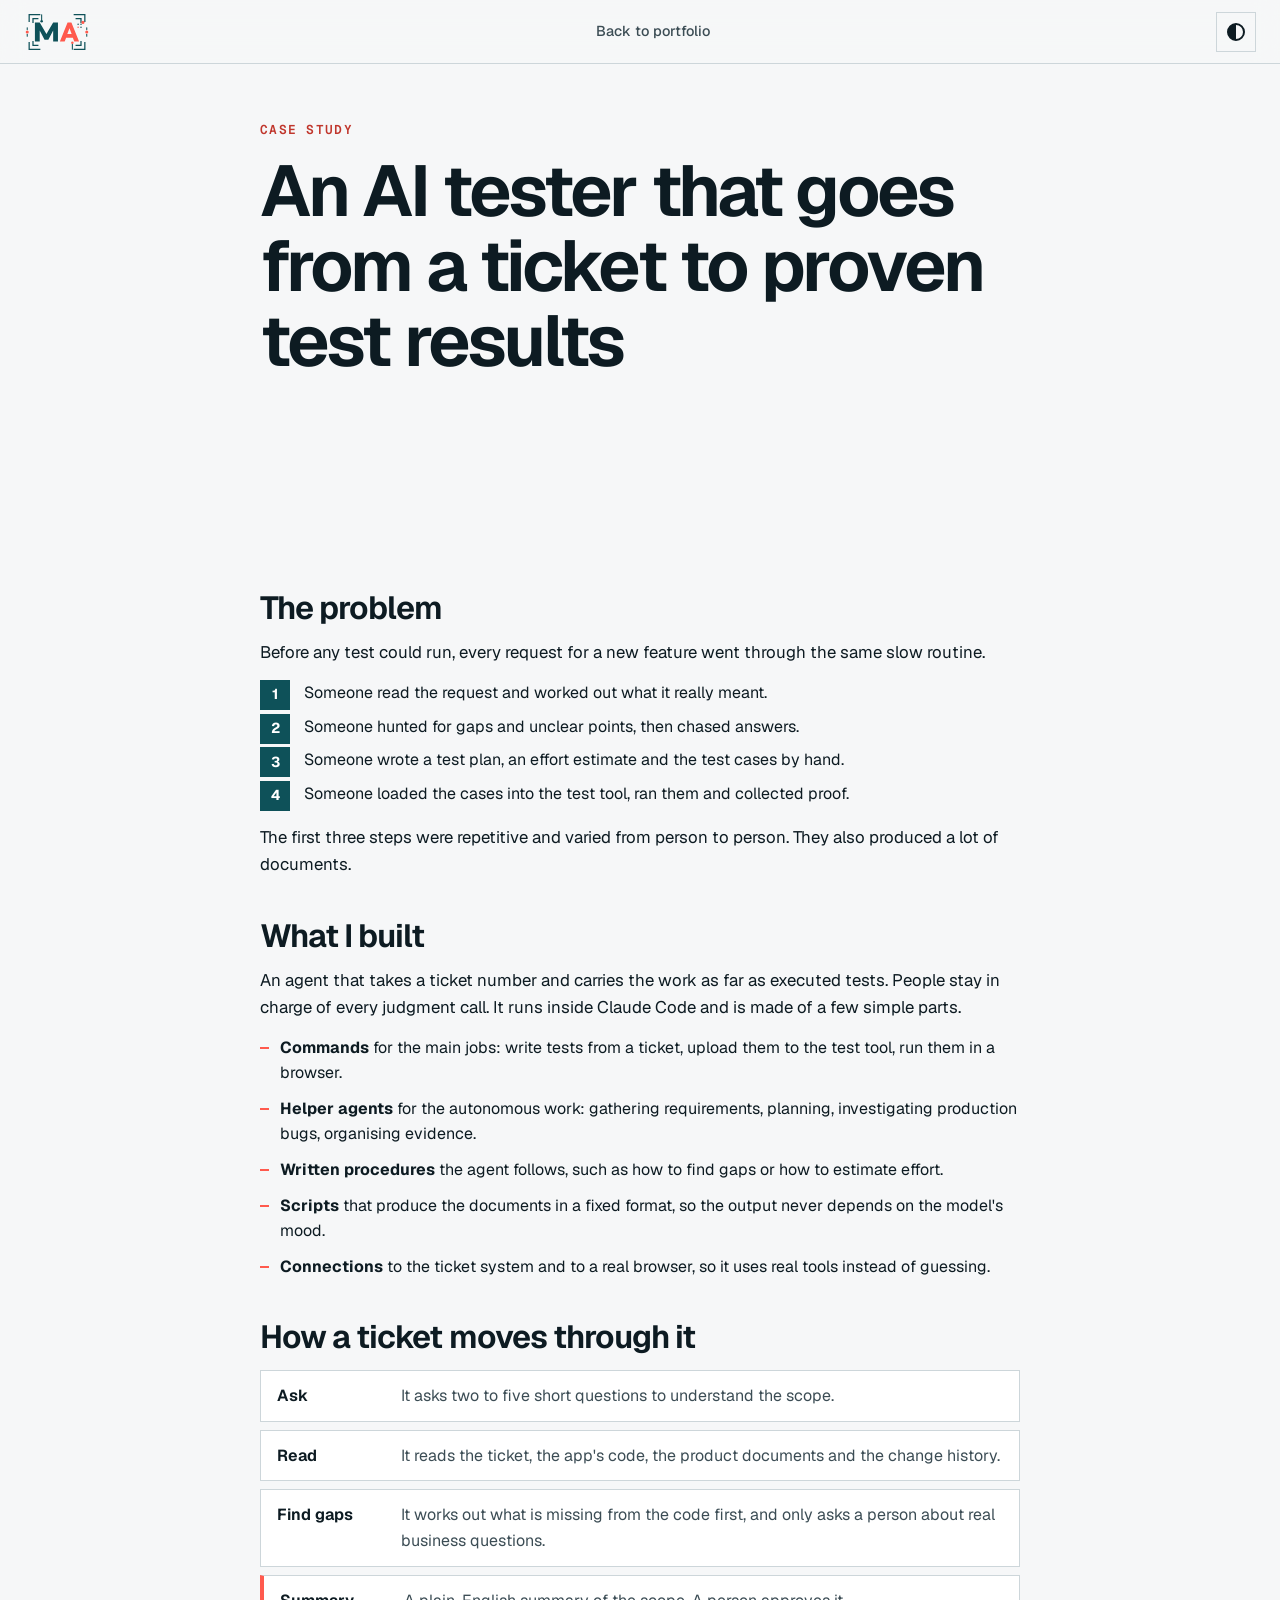
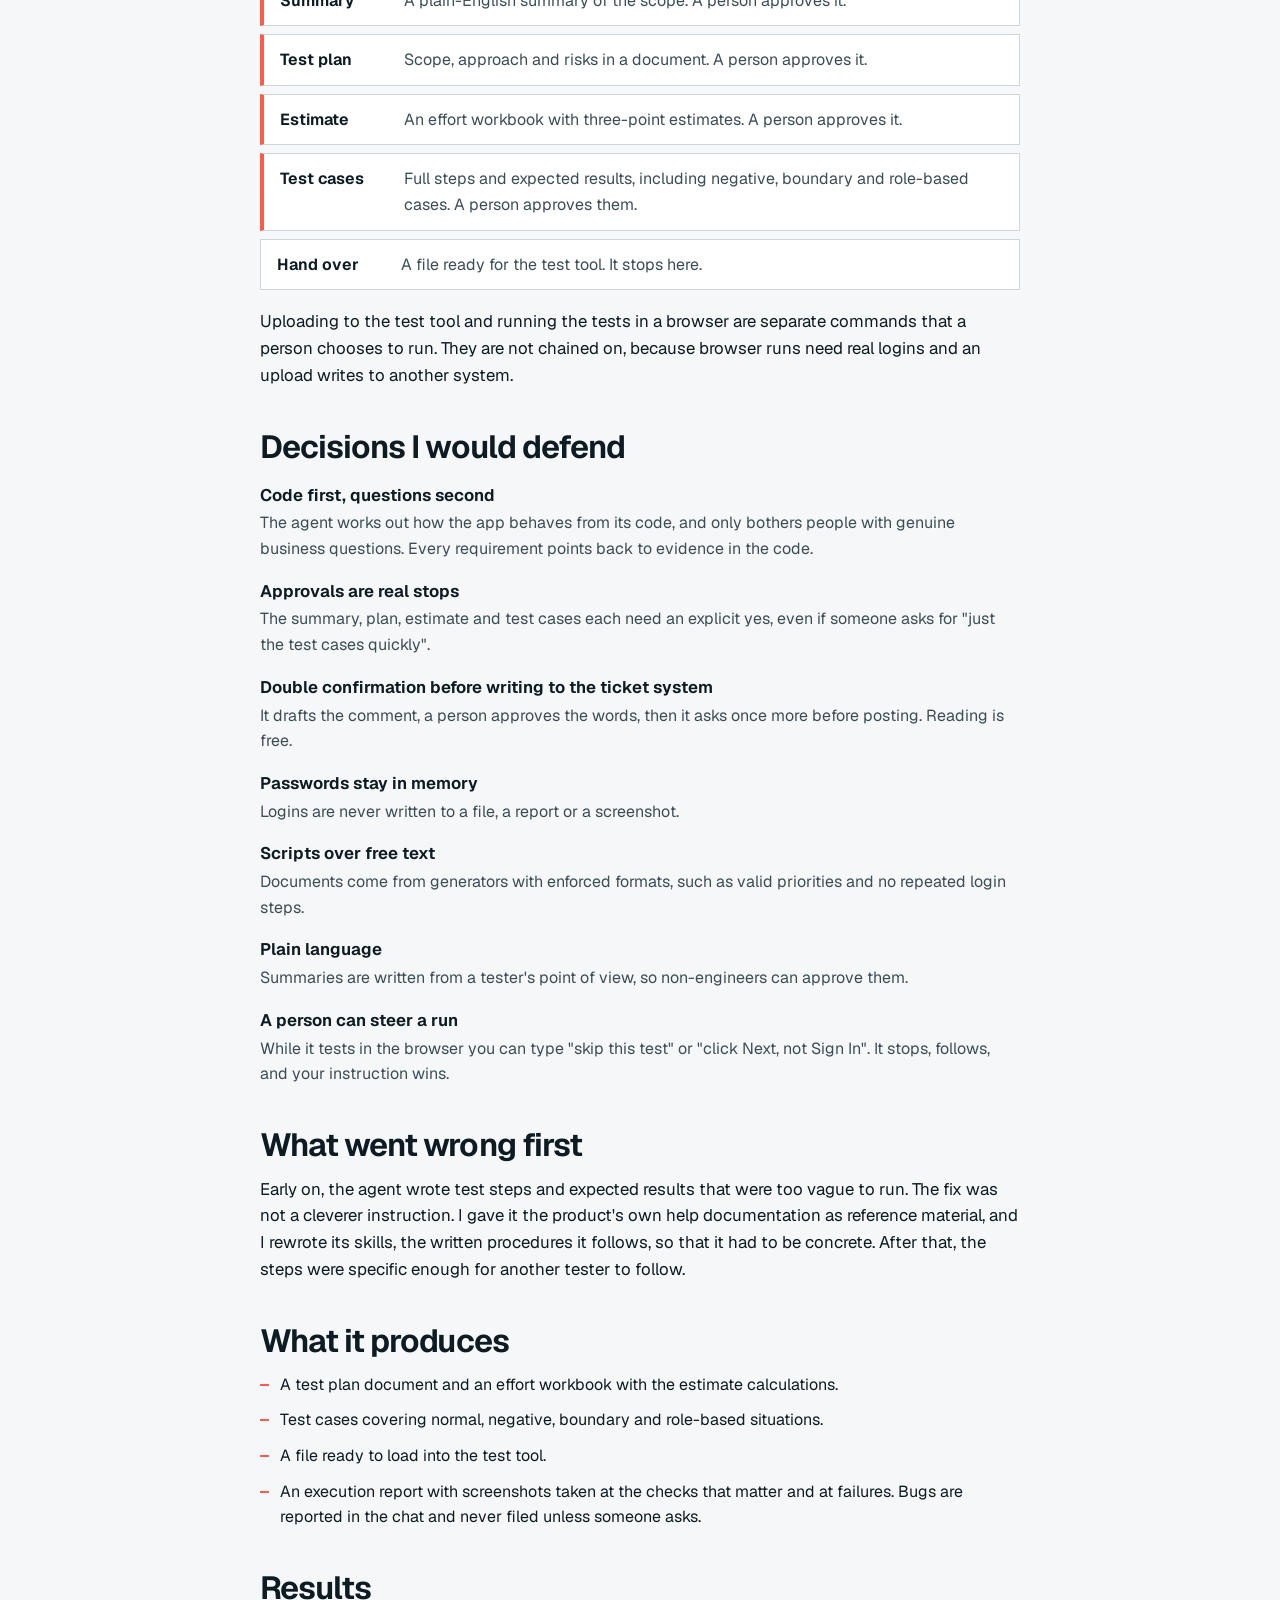
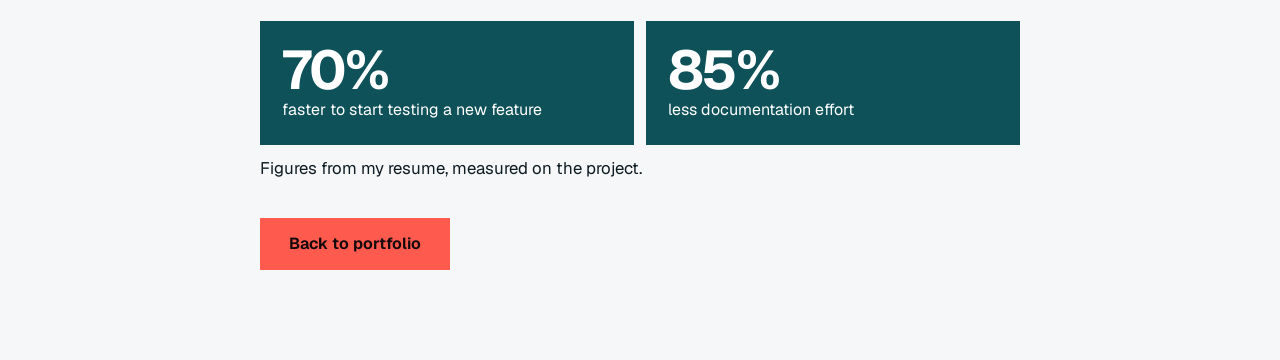
==== commit b2d11a0d: "About me, availability, shorter page, lesson learned, no QA band" ====
--- a/case-study.html
+++ b/case-study.html
@@ -6,9 +6,9 @@
 <title>Case study: an AI QA teammate | Mayank Agrawal</title>
 <meta name="description" content="How I designed an AI tester that takes a ticket to executed, evidence-backed test cases, with a person approving every stage.">
 <link rel="canonical" href="https://mack2281.github.io/case-study.html">
-<link rel="icon" href="assets/favicon.svg" type="image/svg+xml">
-<link rel="icon" href="assets/icon-32.png" sizes="32x32" type="image/png">
-<link rel="apple-touch-icon" href="assets/icon-180.png">
+<link rel="icon" href="assets/favicon.svg?v=3" type="image/svg+xml">
+<link rel="icon" href="assets/icon-32.png?v=3" sizes="32x32" type="image/png">
+<link rel="apple-touch-icon" href="assets/icon-180.png?v=3">
 <link rel="preload" href="fonts/geist-latin-wght-normal.woff2" as="font" type="font/woff2" crossorigin>
 <link rel="stylesheet" href="styles.css">
 <script>(function(){var r=document.documentElement;try{var t=localStorage.getItem("theme"),p=localStorage.getItem("palette");if(t==="light"||t==="dark")r.dataset.theme=t;if(p)r.dataset.palette=p;}catch(e){}r.classList.add("js");})();</script>
@@ -88,6 +88,9 @@
         <dd>While it tests in the browser you can type "skip this test" or "click Next, not Sign In". It stops, follows, and your instruction wins.</dd>
       </dl>
 
+      <h2>What went wrong first</h2>
+      <p>Early on, the agent wrote test steps and expected results that were too vague to run. The fix was not a cleverer instruction. I gave it the product's own help documentation as reference material, and I rewrote its skills, the written procedures it follows, so that it had to be concrete. After that, the steps were specific enough for another tester to follow.</p>
+
       <h2>What it produces</h2>
       <ul class="parts">
         <li>A test plan document and an effort workbook with the estimate calculations.</li>
--- a/styles.css
+++ b/styles.css
@@ -363,18 +363,23 @@
 .cap-n{font-size:.92rem;color:var(--mut);border-top:1px solid var(--line);padding-top:10px}
 .cap-n a{color:var(--acc-text);font-weight:650;text-underline-offset:3px}
 
-/* live QA report band: the reason the page tests itself, impossible to miss */
-.qa-band{background:var(--brand);color:var(--on-brand);padding:clamp(40px,5vw,64px) 0}
-.qa-grid{display:grid;grid-template-columns:minmax(0,1.5fr) minmax(0,.7fr);gap:clamp(24px,5vw,64px);align-items:center}
-.qa-band .h2{color:var(--on-brand);margin-bottom:14px}
-.qa-big{font-size:clamp(1.25rem,2.3vw,1.85rem);line-height:1.35;font-weight:600;letter-spacing:-.02em;max-width:34ch}
-mark{background:var(--acc);color:var(--acc-ink);padding:.04em .3em;font-weight:750;box-decoration-break:clone;-webkit-box-decoration-break:clone}
-.qa-why{margin-top:14px;max-width:52ch;opacity:.92;font-size:1.05rem}
-.qa-card{background:var(--card);color:var(--ink);padding:clamp(18px,2.4vw,28px);display:grid;gap:16px;border:1px solid var(--line)}
-.qa-count{display:flex;align-items:baseline;gap:10px}
-.qa-count b{font-size:clamp(2.6rem,5vw,4rem);letter-spacing:-.05em;line-height:1;font-variant-numeric:tabular-nums}
-.qa-count span{color:var(--mut);font-weight:600;line-height:1.25}
-.qa-card .btn{width:100%}
 .qa-lead{font-size:clamp(1.15rem,2.2vw,1.45rem);font-weight:650;line-height:1.35;letter-spacing:-.01em;padding:18px 20px;background:var(--brand);color:var(--on-brand);border-left:8px solid var(--acc);margin-bottom:10px}
 .qa-lead-why{color:var(--mut);margin-bottom:16px}
-@media (max-width:860px){.qa-grid{grid-template-columns:1fr}.mark{width:56px;height:41px}}
+@media (max-width:860px){.mark{width:56px;height:41px}}
+
+/* about */
+.statement{padding:clamp(48px,7vw,96px) 0 clamp(16px,3vw,32px)}
+.about{padding:clamp(24px,4vw,48px) 0 var(--sec)}
+.about-grid{display:grid;grid-template-columns:minmax(0,3fr) minmax(0,9fr);gap:clamp(16px,4vw,48px);align-items:start}
+.about .h2{font-size:clamp(1.6rem,2.6vw,2.1rem);margin:0}
+.about-text{font-size:clamp(1.15rem,1.8vw,1.45rem);line-height:1.5;max-width:46ch;font-weight:500;letter-spacing:-.01em}
+.about-facts{display:flex;flex-wrap:wrap;gap:10px;margin-top:20px}
+.about-facts li{background:var(--bg2);border:1px solid var(--line);padding:10px 14px;font-size:.85rem;color:var(--mut);line-height:1.2}
+.about-facts b{display:block;color:var(--ink);font-size:1rem;margin-bottom:2px;letter-spacing:-.01em}
+.lesson{margin:0 0 14px;padding:12px 14px;border-left:4px solid var(--acc);background:var(--card);font-size:.95rem;max-width:52ch}
+.lesson b{color:var(--acc-text)}
+.avail{display:grid;gap:8px;margin:18px 0 6px;max-width:46ch}
+.avail li{padding:10px 14px;background:var(--card);border:1px solid var(--line);font-weight:550}
+.avail b{display:block;font-family:var(--mono);font-size:.72rem;letter-spacing:.1em;text-transform:uppercase;color:var(--acc-text);margin-bottom:2px}
+.linkbtn{background:none;border:0;padding:0;color:var(--acc-text);font-weight:650;text-decoration:underline;text-underline-offset:3px;font-size:inherit}
+@media (max-width:860px){.about-grid{grid-template-columns:1fr}}
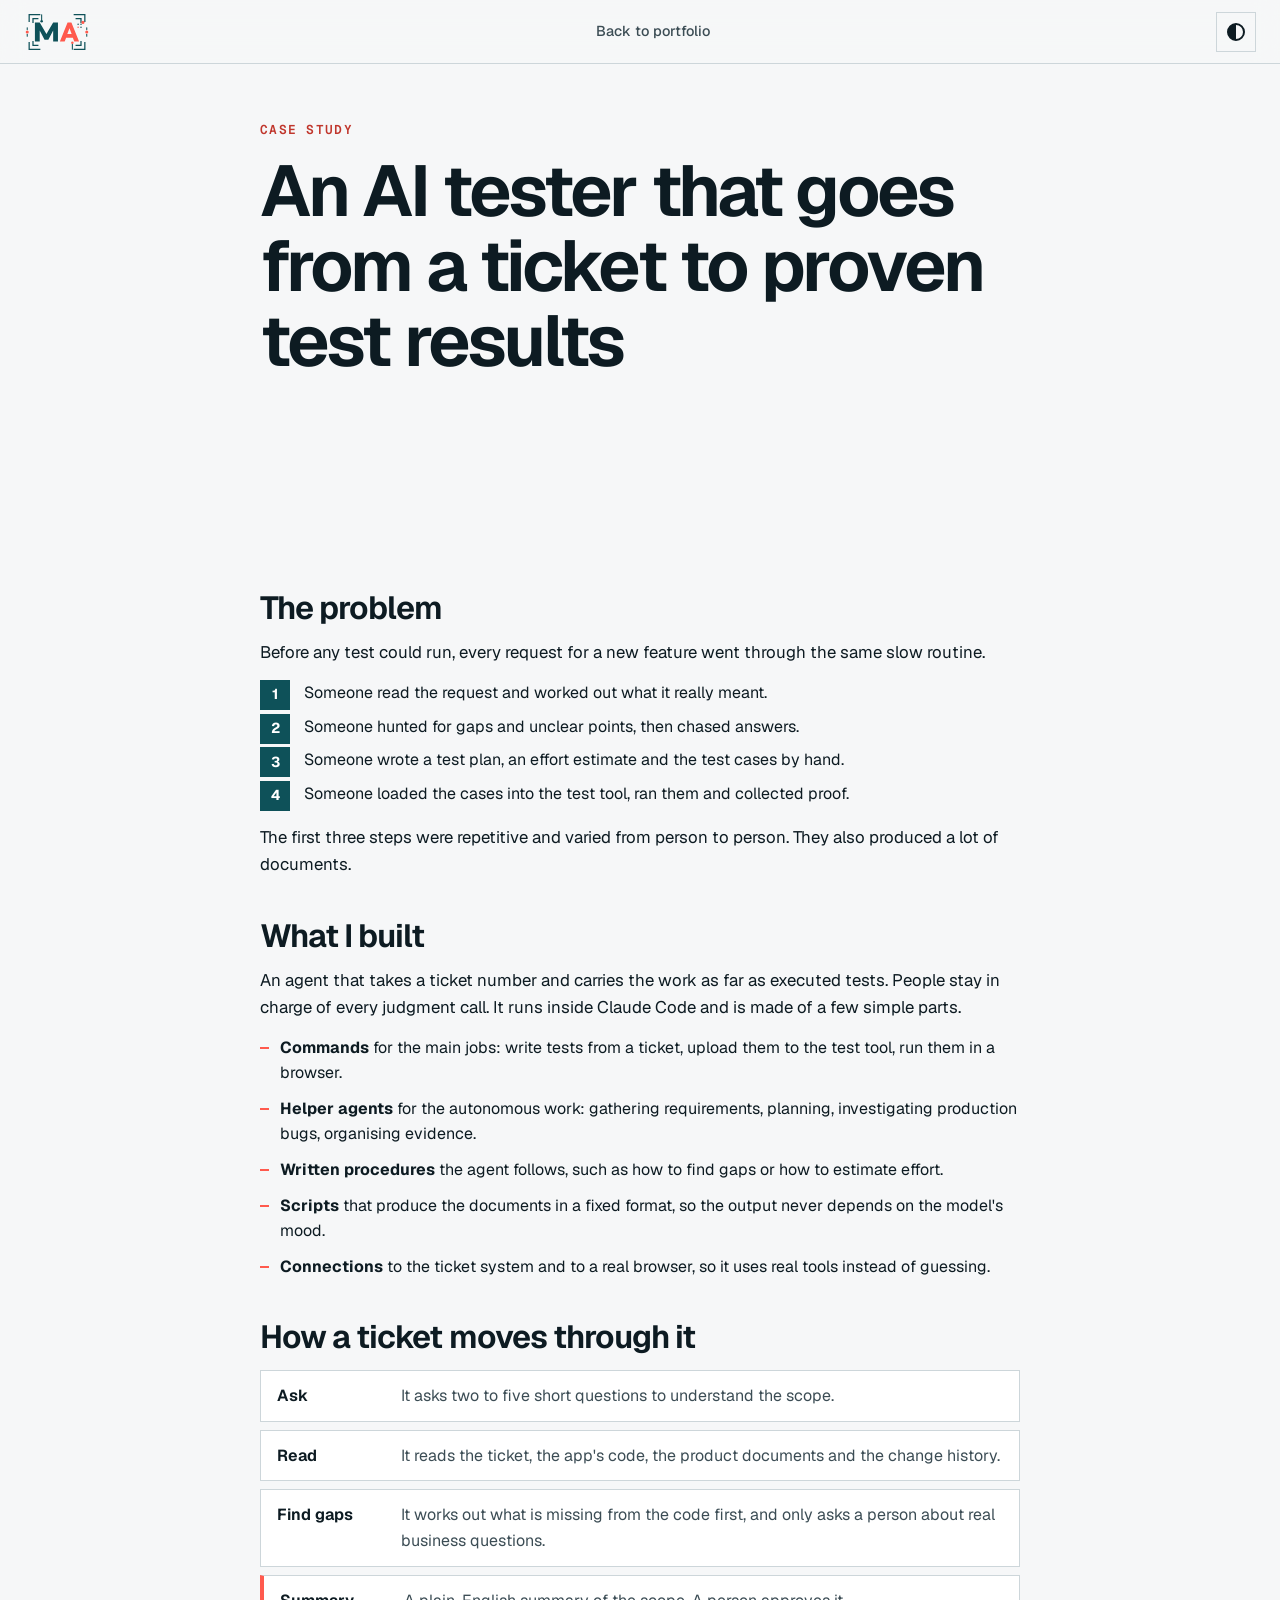
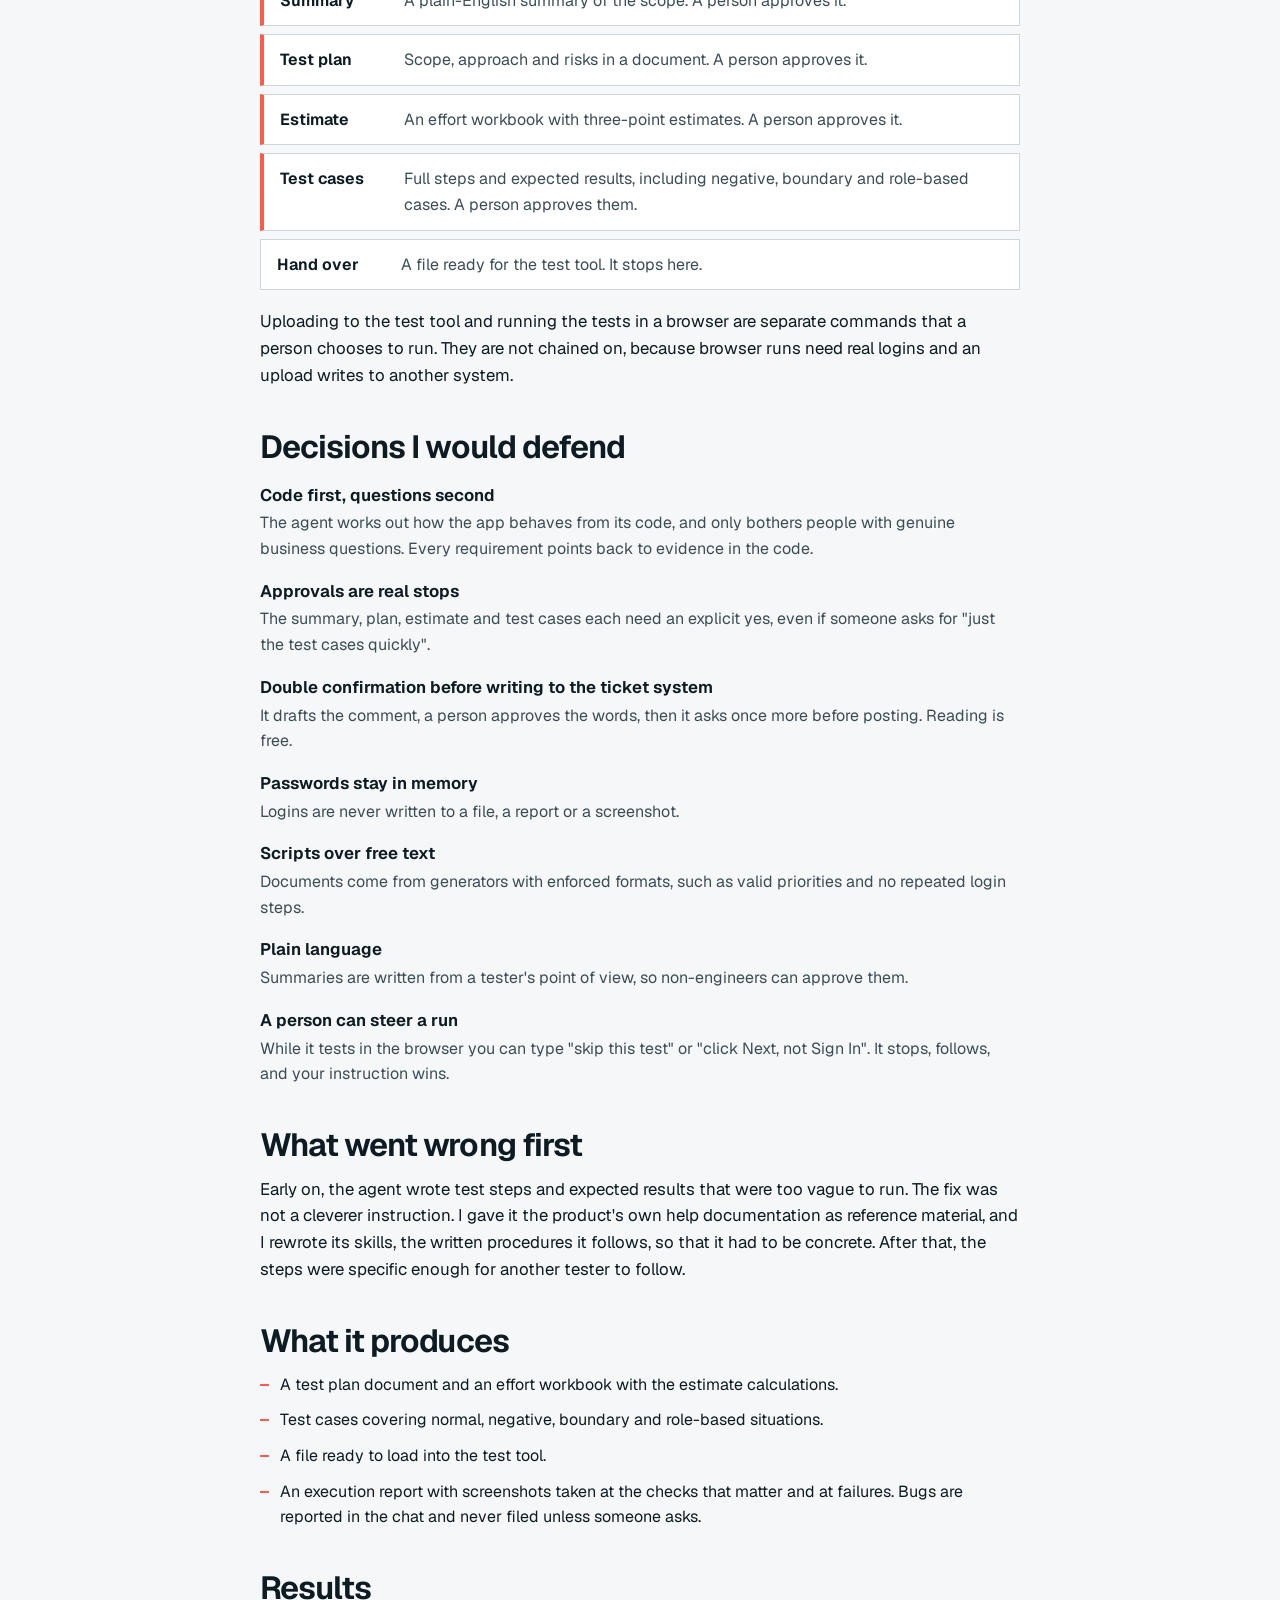
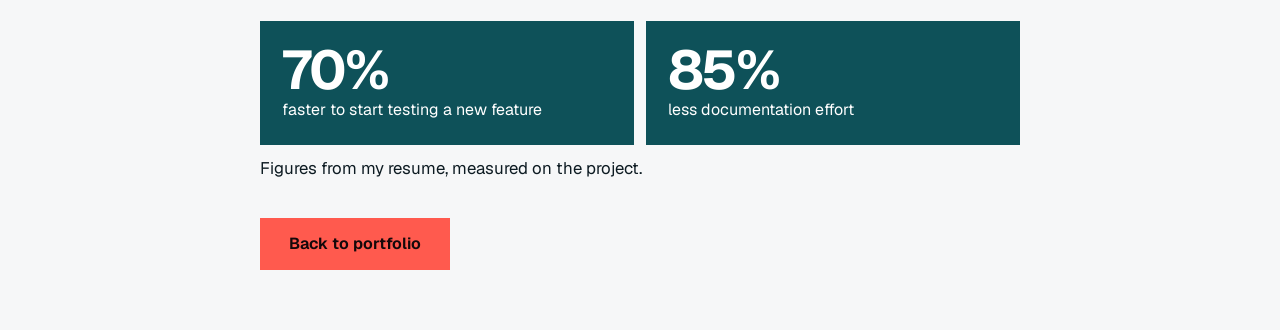
==== commit 829a99e4: "Move to the new account address" ====
--- a/case-study.html
+++ b/case-study.html
@@ -5,7 +5,7 @@
 <meta name="viewport" content="width=device-width, initial-scale=1">
 <title>Case study: an AI QA teammate | Mayank Agrawal</title>
 <meta name="description" content="How I designed an AI tester that takes a ticket to executed, evidence-backed test cases, with a person approving every stage.">
-<link rel="canonical" href="https://mack2281.github.io/case-study.html">
+<link rel="canonical" href="https://mayank-agrawal-sqa.github.io/case-study.html">
 <link rel="icon" href="assets/favicon.svg?v=3" type="image/svg+xml">
 <link rel="icon" href="assets/icon-32.png?v=3" sizes="32x32" type="image/png">
 <link rel="apple-touch-icon" href="assets/icon-180.png?v=3">
@@ -113,5 +113,6 @@
 <script>
 (function(){var b=document.getElementById("themeBtn");b.addEventListener("click",function(){var r=document.documentElement,n=r.dataset.theme==="dark"?"light":"dark";r.dataset.theme=n;try{localStorage.setItem("theme",n);}catch(e){}});})();
 </script>
+<script data-goatcounter="https://mayank-portfolio.goatcounter.com/count" async src="https://gc.zgo.at/count.js"></script>
 </body>
 </html>
--- a/styles.css
+++ b/styles.css
@@ -10,14 +10,14 @@
   --brand:var(--brand-l);--on-brand:#ffffff;--acc:var(--acc-l);--acc-ink:#14080a;--acc-text:var(--at-l);
   --shadow:rgba(13,27,34,.28);--ok:#157a45;
   --sans:"Geist",ui-sans-serif,system-ui,sans-serif;--mono:"Geist Mono",ui-monospace,monospace;
-  --ease:cubic-bezier(.16,1,.3,1);--nav:64px;--sec:clamp(48px,6vw,88px);
+  --ease:cubic-bezier(.16,1,.3,1);--nav:64px;--sec:clamp(30px,3.6vw,52px);
 }
 :root[data-theme="dark"]{
   --bg:#0a1417;--bg2:#111f24;--card:#0e1a1e;--ink:#eaf3f5;--mut:#aebfc5;--line:#223840;--err:#ff8a7a;
   --brand:var(--brand-d);--acc:var(--acc-d);--acc-text:var(--at-d);--shadow:rgba(0,0,0,.6);--ok:#5fd694;
 }
 *{box-sizing:border-box;margin:0;padding:0}
-html{scroll-behavior:smooth;scroll-padding-top:var(--nav);-webkit-text-size-adjust:100%}
+html{scroll-behavior:smooth;scroll-padding-top:var(--nav);-webkit-text-size-adjust:100%;font-size:clamp(16px,calc(11px + .36vw),26px)}
 body{background:var(--bg);color:var(--ink);font-family:var(--sans);font-size:1rem;line-height:1.6;-webkit-font-smoothing:antialiased;overflow-x:hidden}
 img{display:block;max-width:100%;height:auto}
 a{color:inherit}
@@ -27,7 +27,7 @@
 :focus-visible{outline:2px solid var(--acc-text);outline-offset:3px}
 .skip{position:absolute;left:-999px;top:8px;background:var(--acc);color:var(--acc-ink);padding:8px 14px;z-index:1000}
 .skip:focus{left:8px}
-.wrap{width:min(1180px,100% - 48px);margin-inline:auto}
+.wrap{width:min(clamp(1180px,62vw,2600px),100% - 48px);margin-inline:auto}
 section{position:relative;padding:var(--sec) 0}
 .h2{font-size:clamp(1.9rem,3.8vw,3rem);line-height:1.08;letter-spacing:-.03em;font-weight:650;max-width:22ch;margin-bottom:22px;text-wrap:balance}
 .h2.big{font-size:clamp(2.8rem,8vw,6rem);margin-bottom:16px}
@@ -70,7 +70,7 @@
 .btn:active,.btn-line:active{transform:scale(.97)}
 
 /* hero */
-.hero{padding:calc(var(--nav) + clamp(28px,5vw,64px)) 0 var(--sec);min-height:min(100dvh,800px);display:flex;align-items:center;overflow:hidden}
+.hero{padding:calc(var(--nav) + clamp(20px,3.5vw,44px)) 0 var(--sec);min-height:min(100dvh,700px);display:flex;align-items:center;overflow:hidden}
 #grid{position:absolute;inset:0;width:100%;height:100%;z-index:0}
 .hero:after{content:"";position:absolute;inset:auto 0 0 0;height:28%;background:linear-gradient(transparent,var(--bg));z-index:1;pointer-events:none}
 .hero-grid{position:relative;z-index:2;display:grid;grid-template-columns:minmax(0,1.3fr) minmax(0,.7fr);gap:clamp(24px,5vw,72px);align-items:center}
@@ -87,9 +87,6 @@
 .portrait .frame{position:relative;overflow:hidden;background:#efe3e5;box-shadow:14px 14px 0 var(--brand)}
 .portrait img{width:100%;aspect-ratio:513/486;object-fit:cover;transition:transform .9s var(--ease)}
 .portrait:hover img{transform:scale(1.04)}
-.sticker{position:absolute;left:-26px;bottom:-22px;width:104px;height:104px;border-radius:50%;background:var(--acc);color:var(--acc-ink);display:grid;place-content:center;text-align:center;font-size:.72rem;font-weight:650;line-height:1.15;transform:rotate(-12deg);animation:bob 5s ease-in-out infinite}
-.sticker b{font-size:1.9rem;letter-spacing:-.04em;line-height:1}
-@keyframes bob{50%{transform:rotate(-6deg) translateY(-6px)}}
 
 /* ticker (the one marquee) */
 .ticker{padding:0;overflow:hidden;border-block:1px solid var(--line);background:var(--brand);color:var(--on-brand)}
@@ -134,7 +131,7 @@
 
 /* AI tester (pinned on wide screens) */
 .agent{background:var(--bg2);padding:0}
-.agent-pin{min-height:100dvh;display:flex;align-items:center;padding:calc(var(--nav) + 20px) 0 32px}
+.agent-pin{display:flex;align-items:center;padding:clamp(28px,5vh,64px) 0}
 .agent-grid{display:grid;grid-template-columns:minmax(0,1fr) minmax(0,1fr);gap:clamp(24px,5vw,72px);align-items:center}
 .agent .h2{margin-bottom:18px}
 .steps{display:grid;gap:4px;margin-bottom:18px}
@@ -146,7 +143,7 @@
 .step p{color:var(--mut);font-size:.96rem;max-width:48ch;max-height:0;opacity:0;overflow:hidden;transition:max-height .5s var(--ease),opacity .4s}
 .step.is-on p{max-height:90px;opacity:1}
 .fine{font-size:1rem}
-.diagram{width:100%;max-width:520px;justify-self:center}
+.diagram{width:100%;max-width:clamp(520px,28vw,820px);justify-self:center}
 .diagram svg{width:100%;height:auto;overflow:visible}
 .wire{stroke:var(--mut);stroke-width:2;stroke-dasharray:6 6;fill:none;opacity:.5;transition:all .3s}
 .wire.on{stroke:var(--acc-text);stroke-dasharray:none;opacity:1}
@@ -210,9 +207,9 @@
 .sg.auto{grid-column:1/8;background:var(--brand);border-color:var(--brand)}
 .sg.auto h3{color:var(--on-brand);opacity:.8}
 .sg.ai{grid-column:8/13}
-.sg.types{grid-column:1/6}
-.sg.tools{grid-column:6/10}
-.sg.method{grid-column:10/13}
+.sg.types{grid-column:1/5}
+.sg.toolset{grid-column:5/9}
+.sg.method{grid-column:9/13}
 .chips{display:flex;flex-wrap:wrap;gap:8px}
 .chip{display:inline-flex;align-items:center;gap:8px;padding:7px 14px;border:1px solid var(--line);font-weight:550;font-size:.95rem;background:var(--bg);transition:transform .25s var(--ease),background .2s,color .2s,border-color .2s}
 .chip:hover{transform:translateY(-3px);border-color:var(--ink)}
@@ -277,7 +274,7 @@
 .js .reveal.in,.qa-run .reveal{opacity:1;transform:none}
 
 /* case study page */
-.narrow{width:min(760px,100% - 48px)}
+.narrow{width:min(clamp(760px,40vw,1100px),100% - 48px)}
 .cs-hero{padding:calc(var(--nav) + clamp(28px,6vw,56px)) 0 16px}
 .cs{padding-top:16px}
 .prose h2{font-size:clamp(1.5rem,2.6vw,2rem);letter-spacing:-.03em;line-height:1.15;font-weight:650;margin:40px 0 12px;max-width:none}
@@ -316,7 +313,7 @@
   .links a:not(.keep){display:none}
   .hero{align-items:flex-start}
   .bento,.work-grid,.skill-grid{grid-template-columns:1fr}
-  .cell,.cell.big,.cell.tall,.cell.wide,.cell:nth-child(4),.cell:nth-child(5),.cell:nth-child(6),.proj.one,.proj.two,.proj.three,.proj.four,.proj.five,.proj.six,.sg.auto,.sg.ai,.sg.types,.sg.tools,.sg.method{grid-column:1;grid-row:auto}
+  .cell,.cell.big,.cell.tall,.cell.wide,.cell:nth-child(4),.cell:nth-child(5),.cell:nth-child(6),.proj.one,.proj.two,.proj.three,.proj.four,.proj.five,.proj.six,.sg.auto,.sg.ai,.sg.types,.sg.toolset,.sg.method{grid-column:1;grid-row:auto}
   .exp-list{grid-template-columns:1fr}
   .entry{grid-template-columns:1fr}
   .when{position:static}
@@ -368,18 +365,73 @@
 @media (max-width:860px){.mark{width:56px;height:41px}}
 
 /* about */
-.statement{padding:clamp(48px,7vw,96px) 0 clamp(16px,3vw,32px)}
-.about{padding:clamp(24px,4vw,48px) 0 var(--sec)}
-.about-grid{display:grid;grid-template-columns:minmax(0,3fr) minmax(0,9fr);gap:clamp(16px,4vw,48px);align-items:start}
+.statement{padding:clamp(28px,4vw,56px) 0 clamp(8px,1.5vw,16px)}
+.about{padding:clamp(12px,2vw,24px) 0 var(--sec)}
+.about-grid{display:grid;grid-template-columns:minmax(0,2.4fr) minmax(0,5.6fr) minmax(0,3fr);gap:clamp(16px,3vw,40px);align-items:stretch}
 .about .h2{font-size:clamp(1.6rem,2.6vw,2.1rem);margin:0}
 .about-text{font-size:clamp(1.15rem,1.8vw,1.45rem);line-height:1.5;max-width:46ch;font-weight:500;letter-spacing:-.01em}
-.about-facts{display:flex;flex-wrap:wrap;gap:10px;margin-top:20px}
-.about-facts li{background:var(--bg2);border:1px solid var(--line);padding:10px 14px;font-size:.85rem;color:var(--mut);line-height:1.2}
-.about-facts b{display:block;color:var(--ink);font-size:1rem;margin-bottom:2px;letter-spacing:-.01em}
 .lesson{margin:0 0 14px;padding:12px 14px;border-left:4px solid var(--acc);background:var(--card);font-size:.95rem;max-width:52ch}
 .lesson b{color:var(--acc-text)}
 .avail{display:grid;gap:8px;margin:18px 0 6px;max-width:46ch}
 .avail li{padding:10px 14px;background:var(--card);border:1px solid var(--line);font-weight:550}
 .avail b{display:block;font-family:var(--mono);font-size:.72rem;letter-spacing:.1em;text-transform:uppercase;color:var(--acc-text);margin-bottom:2px}
 .linkbtn{background:none;border:0;padding:0;color:var(--acc-text);font-weight:650;text-decoration:underline;text-underline-offset:3px;font-size:inherit}
-@media (max-width:860px){.about-grid{grid-template-columns:1fr}}
+
+
+/* open-mic photos: one small framed viewer */
+.mic{position:relative;border:1px solid var(--ink);background:var(--card);padding:8px;box-shadow:8px 8px 0 var(--brand)}
+.mic-main{position:relative;display:block;width:100%;aspect-ratio:4/5;padding:0;border:0;background:var(--bg2);overflow:hidden}
+.mic-img{position:absolute;inset:0;width:100%;height:100%;object-fit:cover;object-position:50% 25%;opacity:0;transition:opacity .7s var(--ease),transform 1.2s var(--ease)}
+.mic-img.on{opacity:1}
+.mic-main:hover .mic-img.on{transform:scale(1.04)}
+.mic-bar{display:flex;align-items:center;justify-content:space-between;gap:8px;padding-top:8px;font-size:.82rem;font-weight:600}
+.mic-bar button{border:1px solid var(--line);background:transparent;padding:4px 10px;font-weight:650;font-size:.78rem;transition:background .2s,color .2s}
+.mic-bar button:hover{background:var(--ink);color:var(--bg)}
+.mic-bar span{color:var(--mut);text-align:center;flex:1}
+#lightbox{width:fit-content;max-width:94vw;overflow:hidden}
+#lightbox img{width:auto;height:auto;max-width:min(92vw,1000px);max-height:74dvh;margin:0 auto;display:block}
+#qaDlg{width:min(780px,94vw)}
+.qa-lead mark{background:#ffffff;color:var(--brand)}
+.qa-lead-why{font-size:.9rem;margin-bottom:14px}
+@media (min-width:800px){.qa-lead-why{white-space:nowrap}}
+@media (max-width:1000px){.about-grid{grid-template-columns:minmax(0,3fr) minmax(0,9fr)}.mic{grid-column:2;max-width:300px}}
+@media (max-width:860px){.about-grid{grid-template-columns:1fr}.mic{grid-column:1;max-width:260px}}
+
+/* about: three labelled facts */
+.about-facts{display:grid;grid-template-columns:repeat(3,minmax(0,1fr));gap:10px;margin-top:22px;max-width:640px}
+.about-facts li{background:var(--card);border:1px solid var(--line);border-top:3px solid var(--acc);padding:12px 14px 14px;transition:transform .3s var(--ease),border-color .2s}
+.about-facts li:hover{transform:translateY(-3px);border-color:var(--ink);border-top-color:var(--acc)}
+.about-facts span{display:block;font-family:var(--mono);font-size:.68rem;letter-spacing:.1em;text-transform:uppercase;color:var(--mut);font-weight:650;margin-bottom:6px}
+.about-facts b{display:block;font-size:1.02rem;line-height:1.25;letter-spacing:-.015em;font-weight:650;color:var(--ink)}
+@media (max-width:560px){.about-facts{grid-template-columns:1fr}}
+
+.about-copy{display:flex;flex-direction:column;justify-content:space-between;gap:20px}
+.about-copy .about-facts{margin-top:0}
+.mic-main{aspect-ratio:1/1}
+.mic-img{object-position:50% 22%}
+@media (max-width:1000px){.about-grid{align-items:start}}
+
+/* skills: short plain-language line under each title */
+.sg-sub{margin:-8px 0 2px;font-size:.95rem;color:var(--mut)}
+.sg.auto .sg-sub{color:var(--on-brand);opacity:.85}
+.sg .chips{align-content:flex-start}
+
+/* about: professional only, one column of text and two facts */
+.about-grid{grid-template-columns:minmax(0,3fr) minmax(0,9fr);align-items:start}
+.about-text{max-width:56ch}
+.about-facts{grid-template-columns:repeat(2,minmax(0,1fr));max-width:480px}
+
+/* beyond the job: small, near the end */
+.stage{padding:var(--sec) 0}
+.stage-grid{display:grid;grid-template-columns:minmax(0,7fr) minmax(0,4fr);gap:clamp(20px,5vw,72px);align-items:center}
+.stage-text{font-size:clamp(1.1rem,1.6vw,1.3rem);line-height:1.5;max-width:46ch}
+.stage-note{margin-top:12px;font-size:.9rem;color:var(--mut)}
+.stage .mic{justify-self:end;width:min(100%,360px);grid-column:auto}
+@media (max-width:860px){.about-grid{grid-template-columns:1fr}.stage-grid{grid-template-columns:1fr}.stage .mic{justify-self:start;width:min(100%,300px)}}
+
+/* about: four facts in a row */
+.about-facts{grid-template-columns:repeat(4,minmax(0,1fr));max-width:none}
+@media (max-width:1100px){.about-facts{grid-template-columns:repeat(2,minmax(0,1fr))}}
+@media (max-width:560px){.about-facts{grid-template-columns:1fr}}
+/* AI tester: sits close under the header instead of floating in the middle of an empty screen */
+.agent-pin{padding:clamp(14px,2.5vh,28px) 0}
